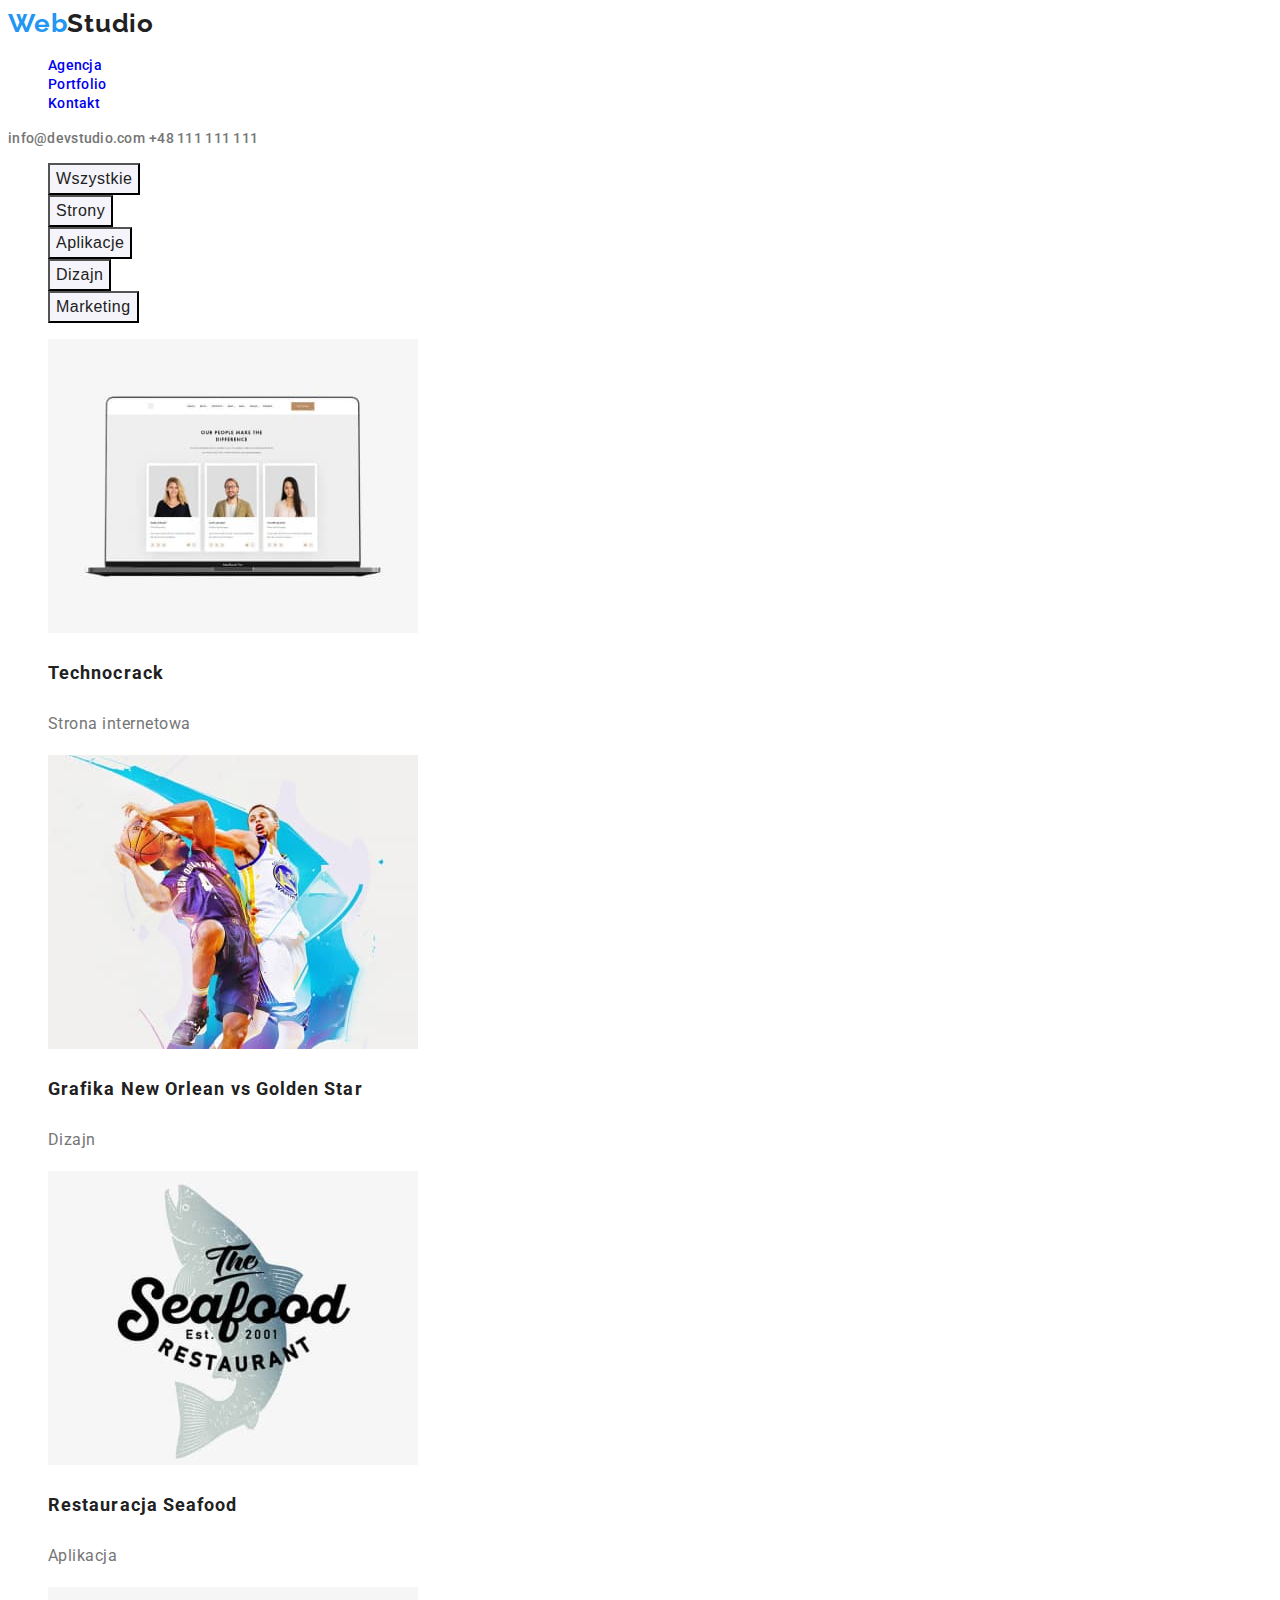
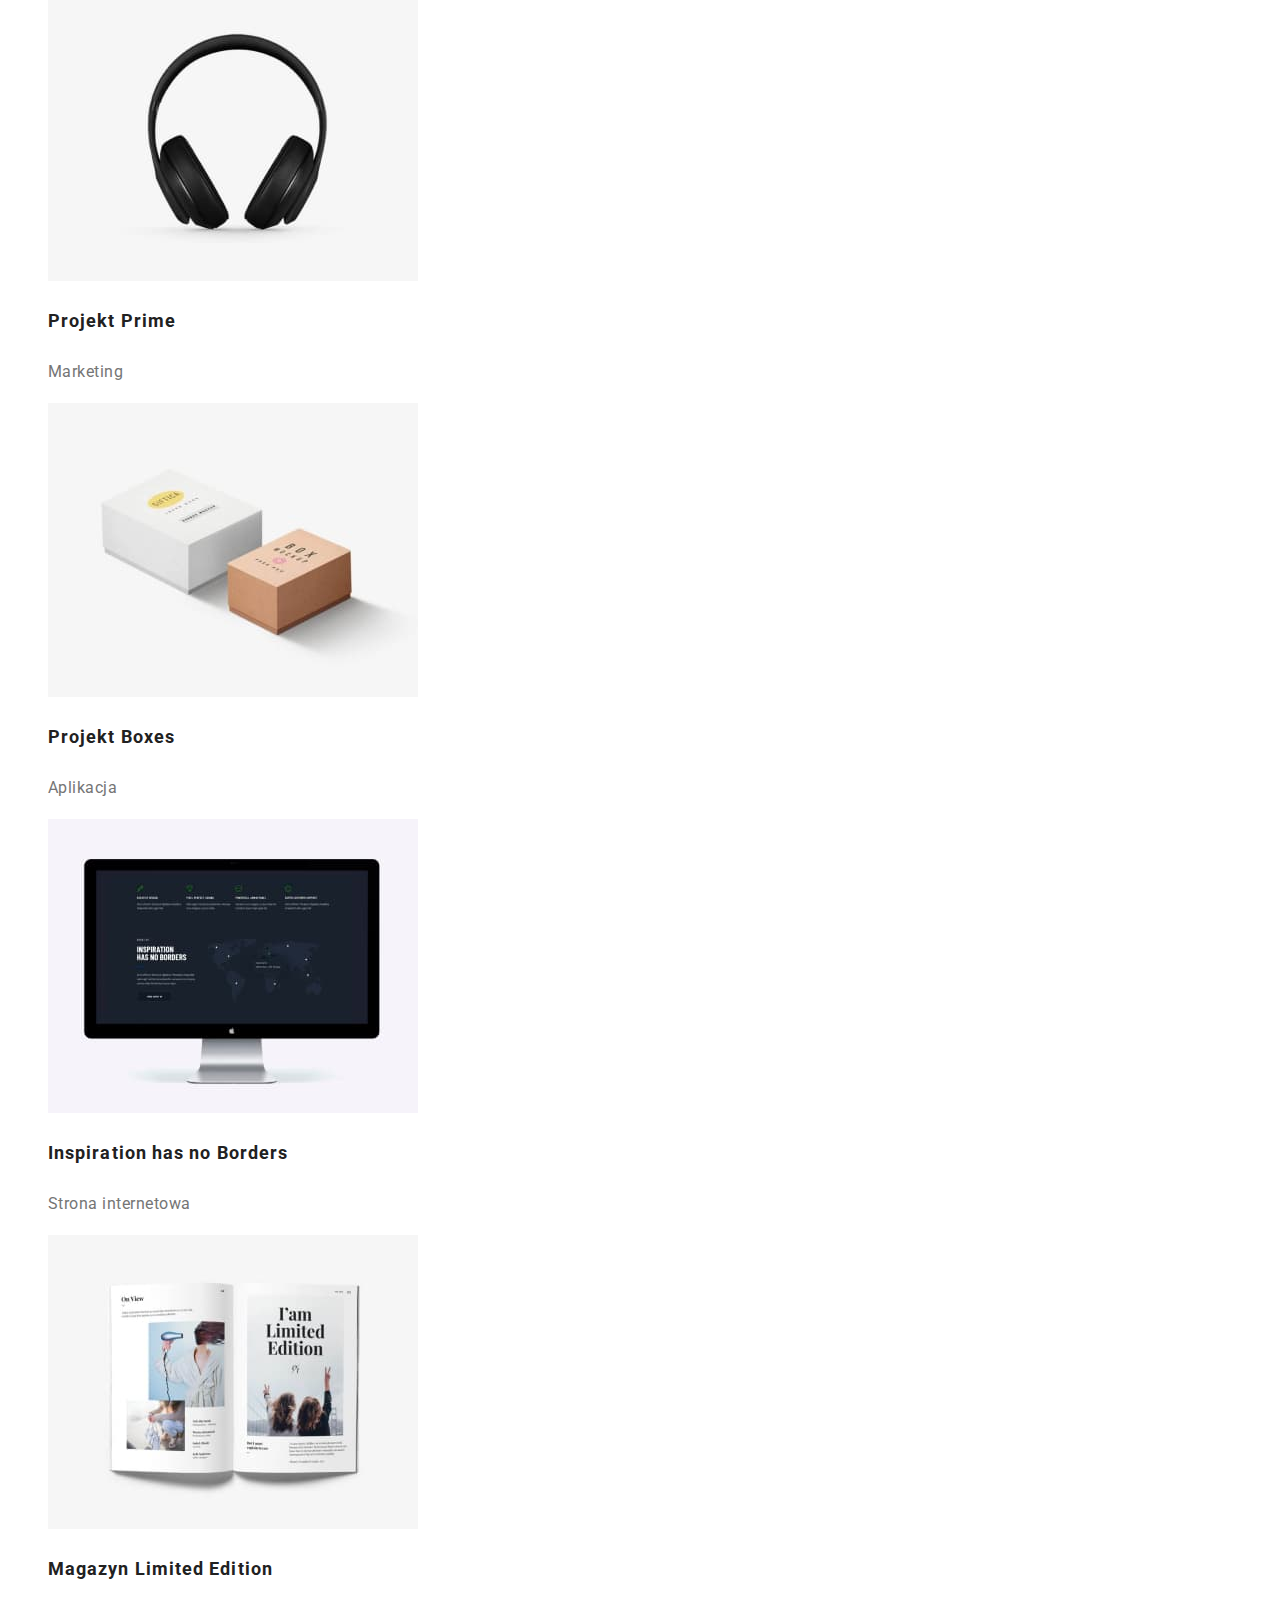
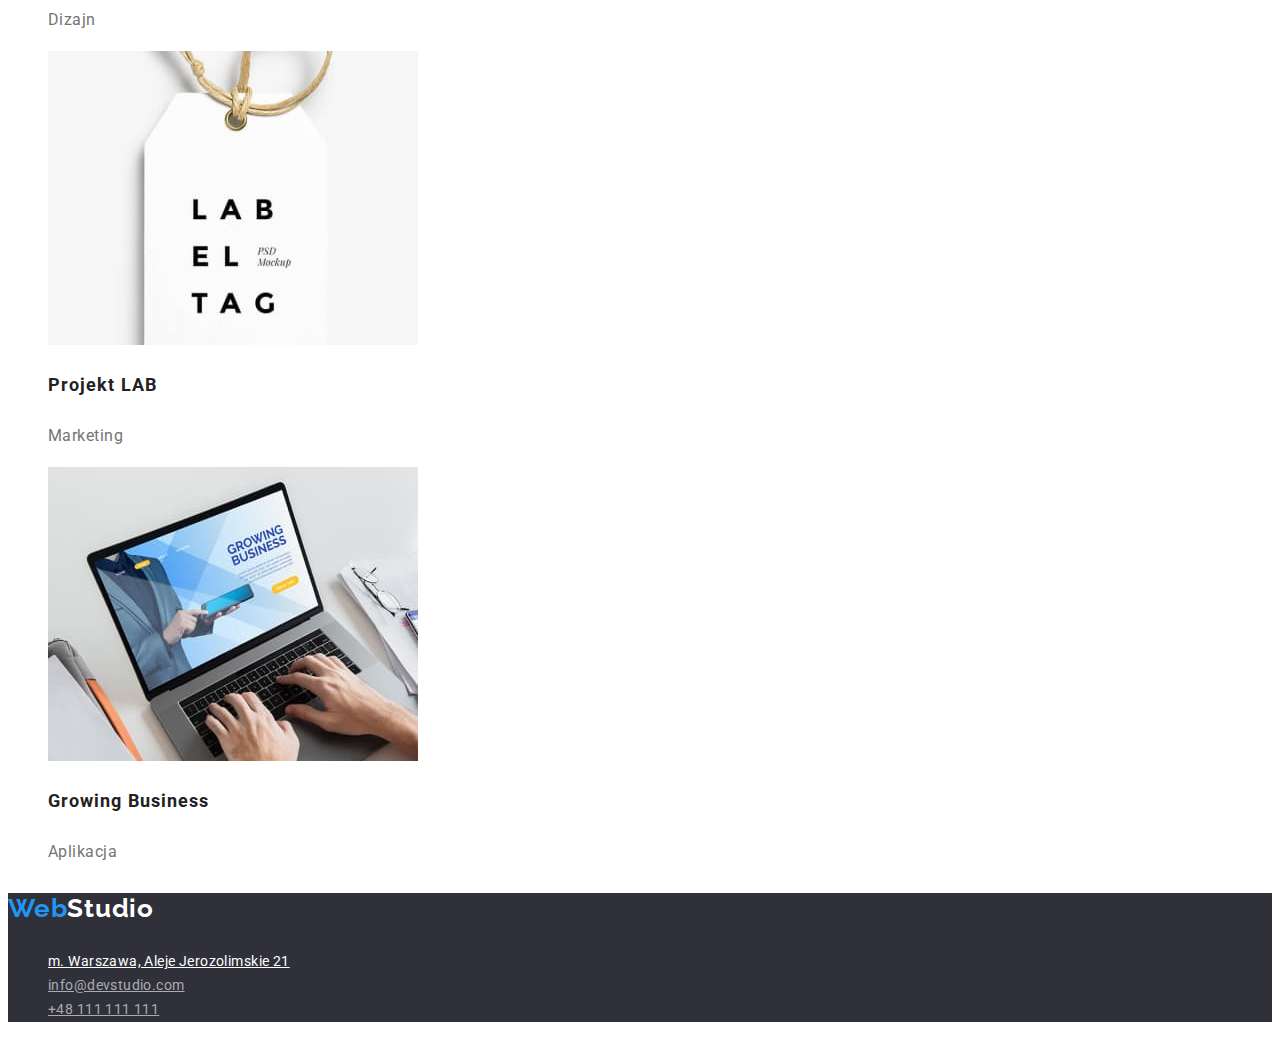
==== portfolio.html @ c7ce7b09 "Sklonowanie repozytorium" ====
<!DOCTYPE html>
<html lang="en">
  <head>
    <meta charset="UTF-8" />
    <meta http-equiv="X-UA-Compatible" content="IE=edge" />
    <meta name="viewport" content="width=device-width, initial-scale=1.0" />
    <link rel="stylesheet" href="./css/styles.css" />
    <link rel="preconnect" href="https://fonts.googleapis.com" />
    <link rel="preconnect" href="https://fonts.gstatic.com" crossorigin />
    <link
      href="https://fonts.googleapis.com/css2?family=Raleway:wght@700&family=Roboto:wght@400;500;700;900&display=swap"
      rel="stylesheet"
    />
    <title>Portfolio</title>
  </head>

  <body>
    <header class="header">
      <nav class="navigation">
        <a class="logo-web-studio logo-web-studio-light-theme" href="./index.html"><span>Web</span>Studio</a>

        <ul class="navigation-list">
          <li class="navigation-list-item">
            <a class="navigation-list-link" href="./index.html">Agencja</a>
          </li>
          <li class="navigation-list-item">
            <a class="navigation-list-link" href="./portfolio.html">Portfolio</a>
          </li>
          <li class="navigation-list-item">
            <a class="navigation-list-link" href="#">Kontakt</a>
          </li>
        </ul>
      </nav>

      <a class="mailto" href="mailto:info@devstudio.com">info@devstudio.com</a>
      <a class="phone" href="tel:+48111111111">+48 111 111 111</a>
    </header>

    <main>
      <div>
        <ul class="button-list">
          <li class="button-list-item">
            <button class="modal-btn-portfolio" type="button">Wszystkie</button>
          </li>
          <li class="button-list-item">
            <button class="modal-btn-portfolio" type="button">Strony</button>
          </li>
          <li class="button-list-item">
            <button class="modal-btn-portfolio" type="button">Aplikacje</button>
          </li>
          <li class="button-list-item">
            <button class="modal-btn-portfolio" type="button">Dizajn</button>
          </li>
          <li class="button-list-item">
            <button class="modal-btn-portfolio" type="button">Marketing</button>
          </li>
        </ul>
      </div>

      <section class="images">
        <ul class="images-list">
          <li class="images-list-item">
            <img class="images-list-img"
              src="./images/portfolio/technocrack.jpg"
              alt="technnocrack"
              width="370"
              height="294"
            />
            <h3 class="images-name">Technocrack</h3>
            <p class="images-type">Strona internetowa</p>
          </li>

          <li class="images-list-item">
            <img class="images-list-img"
              src="./images/portfolio/basketball.jpg"
              alt="bascetball"
              width="370"
              height="294"
            />
            <h3 class="images-name">Grafika New Orlean vs Golden Star</h3>
            <p class="images-type">Dizajn</p>
          </li>

          <li class="images-list-item">
            <img class="images-list-img"
              src="./images/portfolio/restaurant.jpg"
              alt="restaurant"
              width="370"
              height="294"
            />
            <h3 class="images-name">Restauracja Seafood</h3>
            <p class="images-type">Aplikacja</p>
          </li>

          <li class="images-list-item">
            <img class="images-list-img"
              src="./images/portfolio/earphone.jpg"
              alt="earphone"
              width="370"
              height="294"
            />
            <h3 class="images-name">Projekt Prime</h3>
            <p class="images-type">Marketing</p>
          </li>

          <li class="images-list-item">
            <img class="images-list-img"
              src="./images/portfolio/boxes.jpg"
              alt="boxes"
              width="370"
              height="294"
            />
            <h3 class="images-name">Projekt Boxes</h3>
            <p class="images-type">Aplikacja</p>
          </li>

          <li class="images-list-item">
            <img class="images-list-img"
              src="./images/portfolio/monitor.jpg"
              alt="monitor"
              width="370"
              height="294"
            />
            <h3 class="images-name">Inspiration has no Borders</h3>
            <p class="images-type">Strona internetowa</p>
          </li>

          <li class="images-list-item">
            <img class="images-list-img"
              src="./images/portfolio/book.jpg"
              alt="book"
              width="370"
              height="294"
            />
            <h3 class="images-name">Magazyn Limited Edition</h3>
            <p class="images-type">Dizajn</p>
          </li>

          <li class="images-list-item">
            <img class="images-list-img"
              src=".//images/portfolio/lab.jpg"
              alt="lab"
              width="370"
              height="294"
            />
            <h3 class="images-name">Projekt LAB</h3>
            <p class="images-type">Marketing</p>
          </li>

          <li class="images-list-item">
            <img class="images-list-img"
              src="./images/portfolio/laptop.jpg"
              alt="laptop"
              width="370"
              height="294"
            />
            <h3 class="images-name">Growing Business</h3>
            <p class="images-type">Aplikacja</p>
          </li>
        </ul>
      </section>
    </main>

    <footer class="footer">
      <p class="logo-web-studio logo-web-studio-dark-theme"><span>Web</span>Studio</p>

      <address class="address">
        <ul class="address-list">
          <li class="address-list-item">
            <a class="address-home" href="https://goo.gl/maps/9fJ4axjzsEz8mTYB8" target="_blank">
              m. Warszawa, Aleje Jerozolimskie 21</a>
          </li>
          <li class="address-list-item">
            <a class="contact-mailto" href="mailto:info@devstudio.com"
              >info@devstudio.com</a
            >
          </li>
          <li class="address-list-item">
            <a class="contact-phone" href="tel:+48111111111">+48 111 111 111</a>
          </li>
        </ul>
      </address>
    </footer>
  </body>
</html>
---- css/styles.css ----
:root {
  --main-font: "Roboto", sans-serif;
  --secondary-font: "Raleway", sans-serif;
  --main-color: #212121;
  --secondary-color: #2196f3;
}

body {
  font-family: var(--main-font);
  font-style: normal;
  color: var(--main-color);
}

/* ========== COMPONENTS ========== */

.logo-web-studio-light-theme {
  color: var(--main-color);
  background-color: #ffffff;
}

.logo-web-studio-dark-theme {
  color: #ffffff;
  background-color: #2F303A;
}

/* ========== END COMPONENTS ========== */

/* ========== HEADER ========== */

/* ========== WEBSTUDIO ==========  */

.logo-web-studio {
  font-family: var(--secondary-font);
  font-weight: 700;
  font-size: 26px;
  line-height: 1.192;
  letter-spacing: 0.03em;
  text-decoration: none;
}

.logo-web-studio span {
  color: var(--secondary-color);
}

/* ========== END WEBSTUDIO ==========  */

.navigation-list-link,
.mailto,
.phone {
  font-weight: 500;
  font-size: 14px;
  line-height: 1.143;
  letter-spacing: 0.02em;
  text-decoration: none;
}

.navigation-list-link:visited {
  color: var(--main-color);
}

.mailto,
.phone {
  color: #757575;
}

.navigation-list-link:hover,
.navigation-list-link:focus,
.button-list-item:hover,
.button-list-item:focus,
.address-home:hover,
.address-home:focus,
.mailto:hover,
.mailto:focus,
.phone:hover,
.phone:focus,
.contact-mailto:hover,
.contact-mailto:focus,
.contact-phone:hover,
.contact-phone:focus {
  color: var(--secondary-color);
}

.navigation-list,
.our-strengths-item,
.what-we-do-list,
.our-team-list,
.button-list,
.images-list,
.address-list-item {
  list-style: none;
}

/* ========== END HEADER ========== */

/* ========== EFEKTYWNE ROZWIĄZANIA DLA WASZEGO BIZNESU ========== */

.effective-solutions-background {
  background-color: #2f303a;
}

.effective-solutions-for-your-business {
  font-weight: 900;
  font-size: 44px;
  line-height: 1.364;
  text-align: center;
  letter-spacing: 0.06em;
  text-transform: uppercase;
  color: #ffffff;
}

.modal-btn {
  font-weight: 700;
  font-size: 16px;
  line-height: 1.875;
  cursor: pointer;

  display: flex;
  align-items: center;
  text-align: center;
  letter-spacing: 0.06em;
  color: white;

  /* bg modal-btn "Zamów usługę" */
  background-color: #2196f3;
  box-shadow: 0px 4px 4px rgba(0, 0, 0, 0.15);
  border-radius: 4px;
}

/* ========== END EFEKTYWNE ROZWIĄZANIA DLA WASZEGO BIZNESU ========== */

/* ========== NASZE ATUTY ========== */
.our-strengths-title {
  font-weight: 700;
  font-size: 14px;
  line-height: 1.143;
  letter-spacing: 0.03em;
  text-transform: uppercase;

  color: #212121;
}

.our-strengths-text {
  font-weight: 400;
  font-size: 14px;
  line-height: 1.714;
  letter-spacing: 0.03em;

  color: #757575;
}

/* ========== END NASZE ATUTY ========== */

/* ========== CZYM SIĘ ZAJMUJEMY ========== */

.what-we-do-title,
.our-team-title {
  font-weight: 700;
  font-size: 36px;
  line-height: 1.667;
  text-align: center;
  letter-spacing: 0.03em;

  color: #212121;
}

/* ========== END CZYM SIĘ ZAJMUJEMY ========== */

/* ========== NASZ ZESPÓŁ ========== */

.our-team-list-item {
  background: url(2968.jpg);
  border-radius: 0px;
}

.team-name {
  font-weight: 500;
  color: #212121;
}

.team-job {
  font-weight: 400;
  color: #757575;
}

.team-name,
.team-job {
  font-size: 16px;
  line-height: 1.888;

  /* text-align: center; */
  letter-spacing: 0.03em;
}
/* ========== END NASZ ZESPÓŁ ========== */

/* ========== END MAIN ========== */

/* ========== FOOTER ========== */

.footer {
  background-color: #2f303a;
}

/* .p logo studio w footer */

.address-home {
  color: #ffffff;
}

.contact-mailto,
.contact-phone {
  color: rgba(255, 255, 255, 0.6);
}

.address-home,
.contact-mailto,
.contact-phone {
  font-style: normal;
  font-weight: 400;
  font-size: 14px;
  line-height: 1.714;
  letter-spacing: 0.03em;
}

/* ========== END FOOTER ========== */

/* ========== PORTFOLIO ========== */

.modal-btn-portfolio {
  font-weight: 500;
  font-size: 16px;
  line-height: 1.625;
  text-align: center;
  letter-spacing: 0.03em;
  cursor: pointer;

  color: #212121;

  background: #f5f4fa;
  border-radius: 0px;
}

.modal-btn-portfolio:hover,
.modal-btn-portfolio:focus {
  color: #ffffff;

  background: #2196f3;
  box-shadow: 0px 3px 1px rgba(0, 0, 0, 0.1), 0px 1px 2px rgba(0, 0, 0, 0.08),
    0px 2px 2px rgba(0, 0, 0, 0.12);
  border-radius: 0px;
}

.images-name {
  font-weight: 700;
  font-size: 18px;
  line-height: 2;
  letter-spacing: 0.06em;

  color: #212121;
}

.images-type {
  font-weight: 400;
  font-size: 16px;
  line-height: 1.875;
  letter-spacing: 0.03em;

  color: #757575;
}

/* ========== END PORTFOLIO ========== */
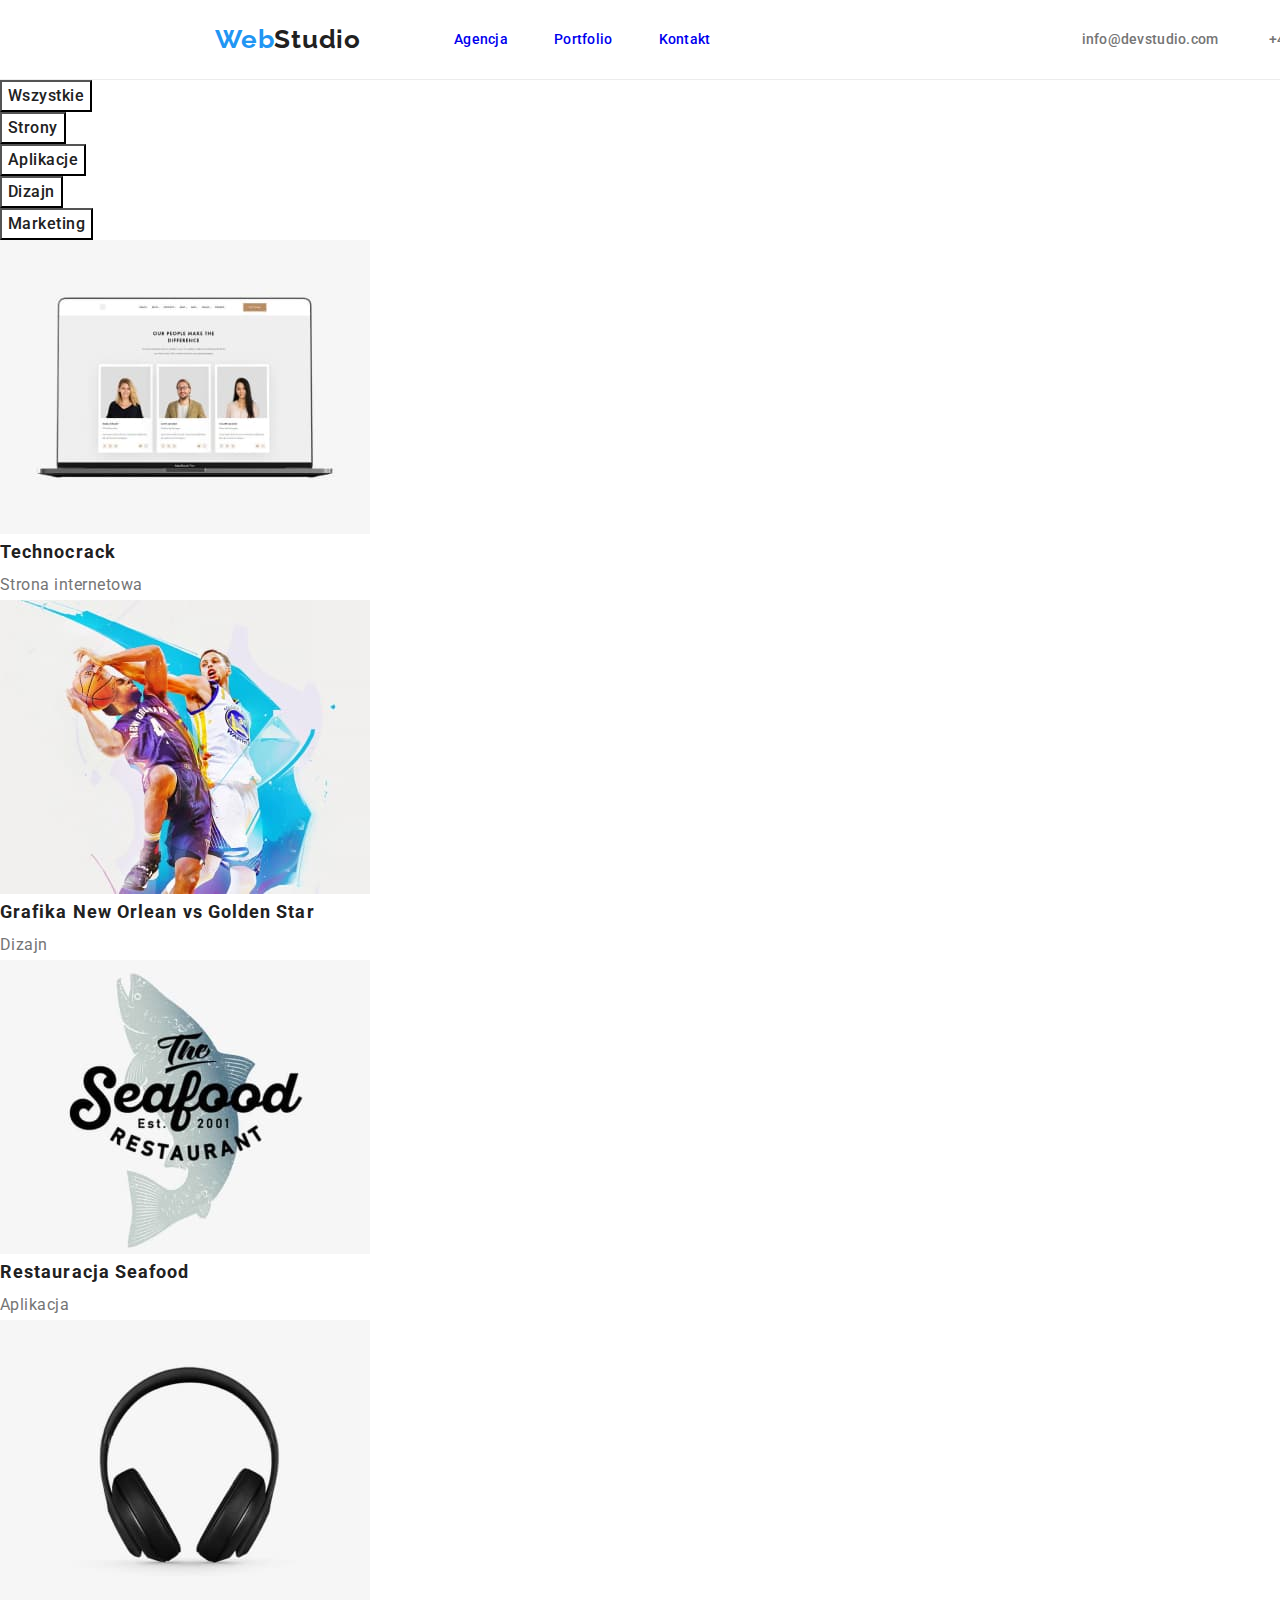
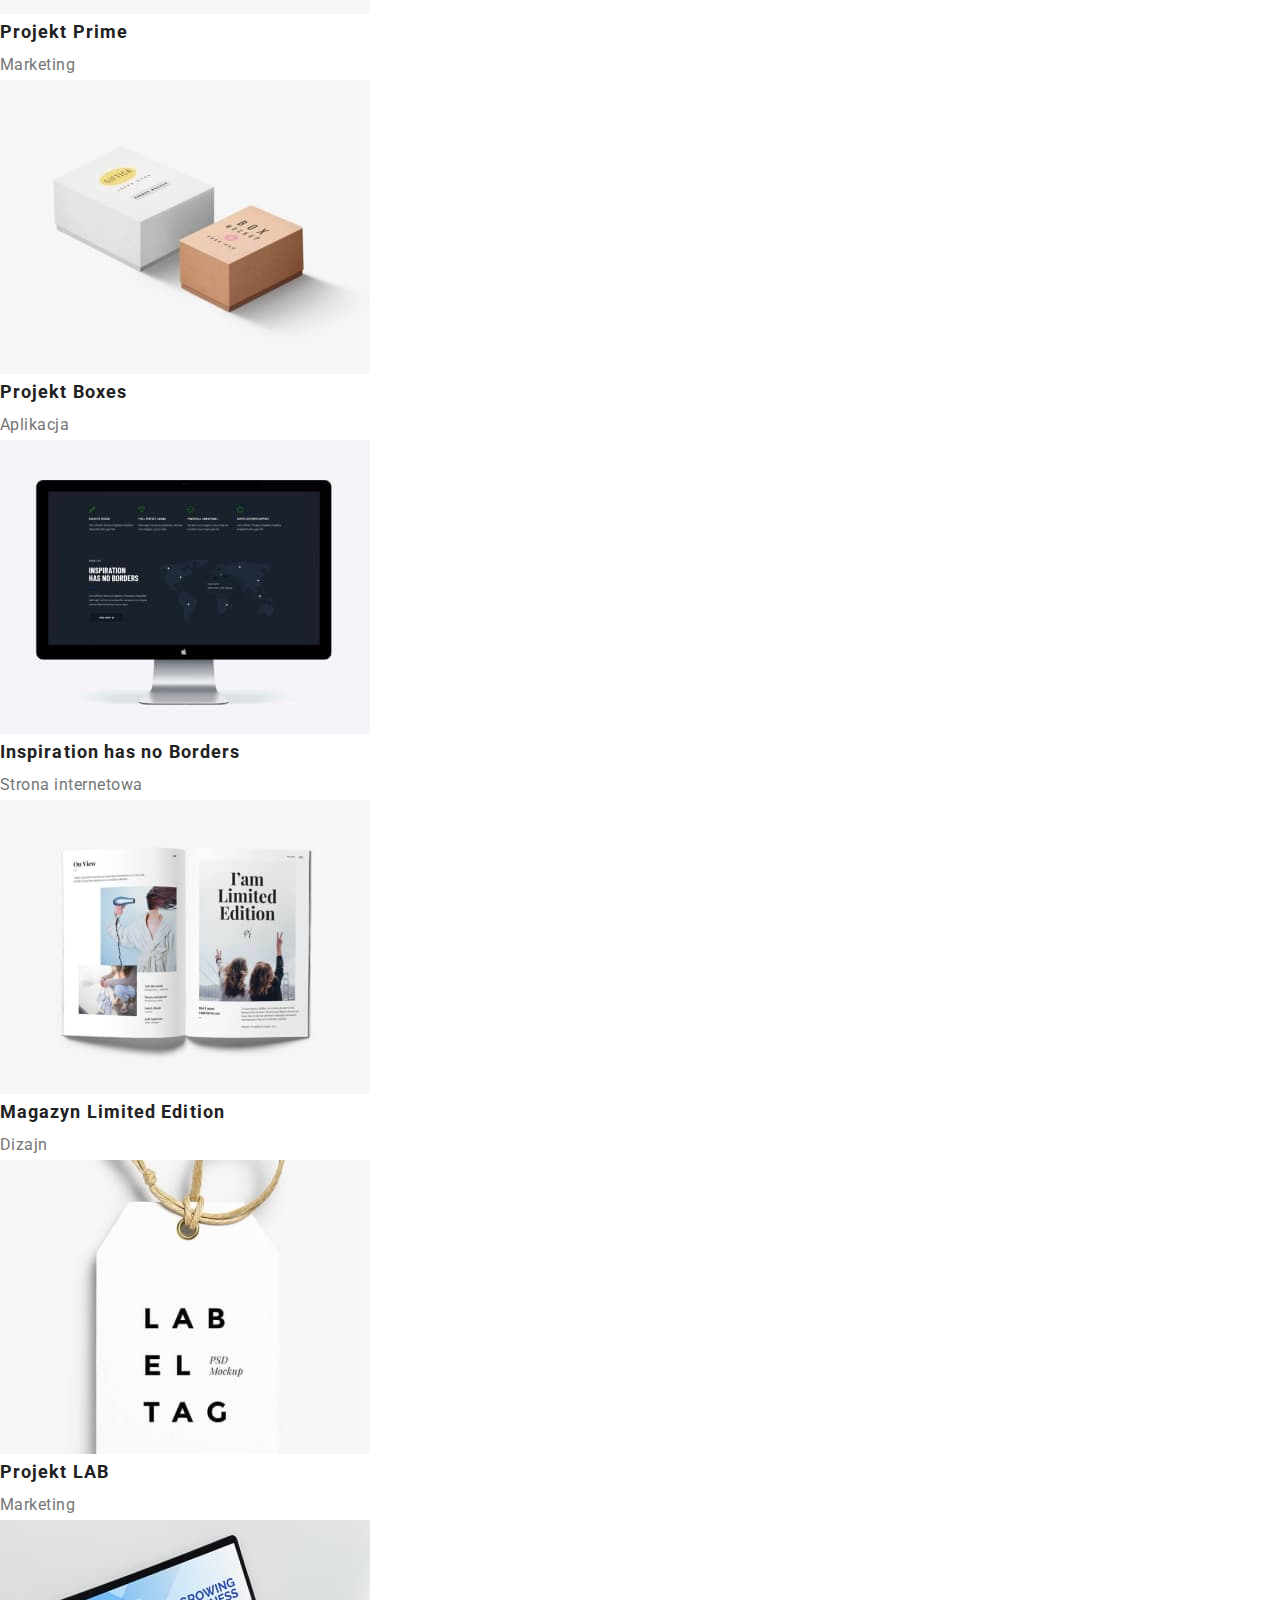
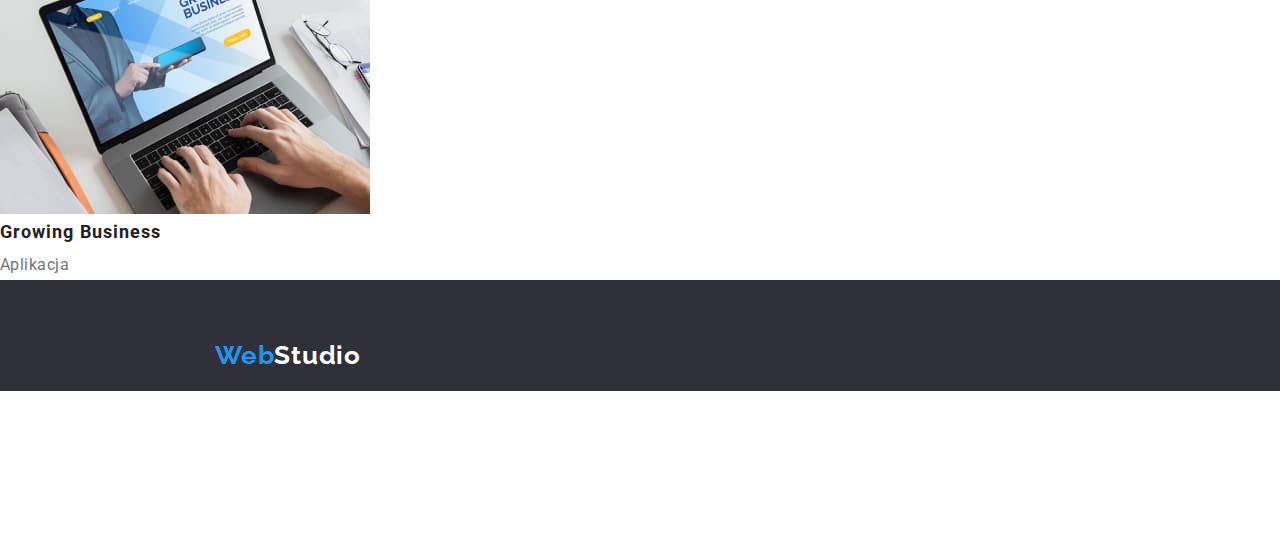
==== commit 19951e3e: "Stylizacja strony głównej" ====
--- a/portfolio.html
+++ b/portfolio.html
@@ -4,41 +4,41 @@
     <meta charset="UTF-8" />
     <meta http-equiv="X-UA-Compatible" content="IE=edge" />
     <meta name="viewport" content="width=device-width, initial-scale=1.0" />
+    <link rel="stylesheet" href="https://cdnjs.cloudflare.com/ajax/libs/modern-normalize/1.0.0/modern-normalize.min.css"/>
     <link rel="stylesheet" href="./css/styles.css" />
     <link rel="preconnect" href="https://fonts.googleapis.com" />
     <link rel="preconnect" href="https://fonts.gstatic.com" crossorigin />
-    <link
-      href="https://fonts.googleapis.com/css2?family=Raleway:wght@700&family=Roboto:wght@400;500;700;900&display=swap"
-      rel="stylesheet"
-    />
-    <title>Portfolio</title>
+    <link href="https://fonts.googleapis.com/css2?family=Raleway:wght@700&family=Roboto:wght@400;500;700;900&display=swap" rel="stylesheet"/>
+    <title>WebStudio</title>
   </head>
 
   <body>
     <header class="header">
-      <nav class="navigation">
-        <a class="logo-web-studio logo-web-studio-light-theme" href="./index.html"><span>Web</span>Studio</a>
+      <div class="container">
+        <nav class="navigation">
+          <a class="logo-web-studio logo-web-studio-light-theme link" href="./index.html"><span>Web</span>Studio</a>
 
-        <ul class="navigation-list">
-          <li class="navigation-list-item">
-            <a class="navigation-list-link" href="./index.html">Agencja</a>
-          </li>
-          <li class="navigation-list-item">
-            <a class="navigation-list-link" href="./portfolio.html">Portfolio</a>
-          </li>
-          <li class="navigation-list-item">
-            <a class="navigation-list-link" href="#">Kontakt</a>
-          </li>
-        </ul>
-      </nav>
-
-      <a class="mailto" href="mailto:info@devstudio.com">info@devstudio.com</a>
-      <a class="phone" href="tel:+48111111111">+48 111 111 111</a>
+          <ul class="navigation-list list">
+            <li class="navigation-list-item">
+              <a class="navigation-list-link link" href="./index.html">Agencja</a>
+            </li>
+            <li class="navigation-list-item">
+              <a class="navigation-list-link link" href="./portfolio.html">Portfolio</a>
+            </li>
+            <li class="navigation-list-item">
+              <a class="navigation-list-link link" href="#">Kontakt</a>
+            </li>
+          </ul>
+        </nav>
+        
+        <a class="mailto link" href="mailto:info@devstudio.com">info@devstudio.com</a>
+        <a class="phone link" href="tel:+48111111111">+48 111 111 111</a>
+      </div>
     </header>
 
     <main>
       <div>
-        <ul class="button-list">
+        <ul class="button-list list">
           <li class="button-list-item">
             <button class="modal-btn-portfolio" type="button">Wszystkie</button>
           </li>
@@ -58,7 +58,7 @@
       </div>
 
       <section class="images">
-        <ul class="images-list">
+        <ul class="images-list list">
           <li class="images-list-item">
             <img class="images-list-img"
               src="./images/portfolio/technocrack.jpg"
@@ -165,18 +165,18 @@
       <p class="logo-web-studio logo-web-studio-dark-theme"><span>Web</span>Studio</p>
 
       <address class="address">
-        <ul class="address-list">
+        <ul class="address-list list">
           <li class="address-list-item">
-            <a class="address-home" href="https://goo.gl/maps/9fJ4axjzsEz8mTYB8" target="_blank">
+            <a class="address-home link" href="https://goo.gl/maps/9fJ4axjzsEz8mTYB8" target="_blank">
               m. Warszawa, Aleje Jerozolimskie 21</a>
           </li>
           <li class="address-list-item">
-            <a class="contact-mailto" href="mailto:info@devstudio.com"
+            <a class="contact-mailto link" href="mailto:info@devstudio.com"
               >info@devstudio.com</a
             >
           </li>
           <li class="address-list-item">
-            <a class="contact-phone" href="tel:+48111111111">+48 111 111 111</a>
+            <a class="contact-phone link" href="tel:+48111111111">+48 111 111 111</a>
           </li>
         </ul>
       </address>
--- a/css/styles.css
+++ b/css/styles.css
@@ -3,6 +3,12 @@
   --secondary-font: "Raleway", sans-serif;
   --main-color: #212121;
   --secondary-color: #2196f3;
+  --tertiary-color: #ffffff;
+  --quaternary-color: #2f303a;
+  --quinary-color: #ECECEC;
+  --senary-color: #f5f4fa;
+  --septenary-color:  #757575;
+  octonary, nonary, denary.
 }
 
 body {
@@ -11,23 +17,97 @@
   color: var(--main-color);
 }
 
+h1,
+h2,
+h3,
+h4,
+h5,
+h6 {
+  margin: 0;
+  padding: 0;
+}
+
+ul,
+ol {
+  margin: 0;
+  padding: 0;
+}
+
+p {
+  margin: 0;
+  padding: 0;
+}
+
+img {
+  display:block;
+  align-items: center;
+}
+
+.list {
+  list-style: none;
+}
+
+.link {
+  text-decoration: none;
+}
+
+.container {
+  width: 1600px;
+  align-items: center;
+  margin: 0 auto;
+  background: var(--tertiary-color);
+}
+
+.section {
+  padding-bottom: 94px;
+}
+
 /* ========== COMPONENTS ========== */
 
 .logo-web-studio-light-theme {
   color: var(--main-color);
-  background-color: #ffffff;
+  background-color: var(--tertiary-color);
 }
 
 .logo-web-studio-dark-theme {
-  color: #ffffff;
-  background-color: #2F303A;
+  color: var(--tertiary-color);
+  background-color: var(--quaternary-color);
 }
 
 /* ========== END COMPONENTS ========== */
 
 /* ========== HEADER ========== */
 
-/* ========== WEBSTUDIO ==========  */
+.header {
+  width: 1600px;
+  height: 80px;
+  background: var(--tertiary-color);
+  border-bottom: 1px solid var(--quinary-color);
+}
+
+.header .container {
+  display: flex;
+  align-items: center;
+}
+
+.navigation  {
+  display: flex;
+
+}
+
+.navigation-list {
+  display: flex;
+  align-items: center;
+}
+
+.navigation-list-item:not(:last-child) {
+  margin-right: 46px;
+}
+
+.header .mailto {
+  margin-left: 371px;
+  margin-right: 50px;
+}
 
 .logo-web-studio {
   font-family: var(--secondary-font);
@@ -35,14 +115,12 @@
   font-size: 26px;
   line-height: 1.192;
   letter-spacing: 0.03em;
-  text-decoration: none;
+  padding: 24px 93px 24px 215px;
 }
 
 .logo-web-studio span {
   color: var(--secondary-color);
 }
-
-/* ========== END WEBSTUDIO ==========  */
 
 .navigation-list-link,
 .mailto,
@@ -51,7 +129,6 @@
   font-size: 14px;
   line-height: 1.143;
   letter-spacing: 0.02em;
-  text-decoration: none;
 }
 
 .navigation-list-link:visited {
@@ -60,7 +137,7 @@
 
 .mailto,
 .phone {
-  color: #757575;
+  color: var(--septenary-color);
 }
 
 .navigation-list-link:hover,
@@ -80,63 +157,94 @@
   color: var(--secondary-color);
 }
 
-.navigation-list,
-.our-strengths-item,
-.what-we-do-list,
-.our-team-list,
-.button-list,
-.images-list,
-.address-list-item {
-  list-style: none;
-}
-
 /* ========== END HEADER ========== */
 
+/* ========== HERO ========== */
 /* ========== EFEKTYWNE ROZWIĄZANIA DLA WASZEGO BIZNESU ========== */
 
-.effective-solutions-background {
-  background-color: #2f303a;
+.hero .container {
+  display: block;
+  position: absolute;
+  width: 1600px;
+  height: 600px;
+  top: 80px;
+  background-color: var(--quaternary-color);
+}
+
+.hero-top-side {
+  display: block;
+  margin: 200px 452px 30px;
 }
 
 .effective-solutions-for-your-business {
+  position: absolute;
+  width: 696px;
+  height: 120px;
   font-weight: 900;
   font-size: 44px;
   line-height: 1.364;
   text-align: center;
   letter-spacing: 0.06em;
   text-transform: uppercase;
-  color: #ffffff;
+  color: var(--tertiary-color);
+}
+
+.hero-bottom-side {
+  display: block;
+  margin: 350px 700px 200px;
 }
 
 .modal-btn {
+  /* width: 200px; */
+  /* height: 50px; */
+  border: 0px;
+  border-radius: 4px;
+  padding: 10px 41px;
+  box-shadow: 0px 4px 4px rgba(0, 0, 0, 0.15);
+  background: var(--secondary-color);
+  
   font-weight: 700;
   font-size: 16px;
   line-height: 1.875;
+  /* display: flex;
+  align-items: center;
+  text-align: center; */
+  letter-spacing: 0.06em;
+  color: var(--tertiary-color);
   cursor: pointer;
-
-  display: flex;
-  align-items: center;
-  text-align: center;
-  letter-spacing: 0.06em;
-  color: white;
-
-  /* bg modal-btn "Zamów usługę" */
-  background-color: #2196f3;
-  box-shadow: 0px 4px 4px rgba(0, 0, 0, 0.15);
-  border-radius: 4px;
 }
 
 /* ========== END EFEKTYWNE ROZWIĄZANIA DLA WASZEGO BIZNESU ========== */
 
 /* ========== NASZE ATUTY ========== */
+.our-strengths .container {
+  position: absolute;
+  width: 1600px;
+  /* height: 101px; */
+  left: 215px;
+  right: 215px;
+  top: 774px;
+}
+
+.our-strengths-list {
+  display: flex;  
+  
+}
+
+.our-strengths-item {
+  flex-basis: calc(100% / 4 - 30px);
+}
+.our-strengths-item:not(:last-child) {
+  margin-right: 30px;
+ }
+
 .our-strengths-title {
   font-weight: 700;
   font-size: 14px;
   line-height: 1.143;
   letter-spacing: 0.03em;
   text-transform: uppercase;
-
-  color: #212121;
+  color: var(--main-color);
 }
 
 .our-strengths-text {
@@ -144,13 +252,37 @@
   font-size: 14px;
   line-height: 1.714;
   letter-spacing: 0.03em;
-
-  color: #757575;
+  color: var(--septenary-color);
 }
 
 /* ========== END NASZE ATUTY ========== */
 
 /* ========== CZYM SIĘ ZAJMUJEMY ========== */
+.what-we-do .container {
+  position: absolute;
+  width: 1170px;
+  height: 386px;
+  left: 215px;
+  top: 969px;
+  /* margin: 969px 215px 0px 215px; */
+}
+
+/* .what-we-do-title {
+  padding: 0px 409px; */
+
+.what-we-do .what-we-do-title {
+  margin-bottom: 50px;
+}
+
+.what-we-do-list {
+  display: flex;
+}
+
+.what-we-do-list-item:not(:last-child) {
+  margin-right: 30px;
+ }
+
+
 
 .what-we-do-title,
 .our-team-title {
@@ -159,56 +291,102 @@
   line-height: 1.667;
   text-align: center;
   letter-spacing: 0.03em;
-
-  color: #212121;
+  color: var(--main-color);
 }
 
 /* ========== END CZYM SIĘ ZAJMUJEMY ========== */
 
 /* ========== NASZ ZESPÓŁ ========== */
+.our-team .container {
+  position: absolute;
+  /* width: 1600px;
+  height: 648px; */
+  /* left: 0px; */
+  top: 1449px;
+  background: var(--senary-color);
+}
+
+.our-team-title {
+  padding: 94px 695px 50px;
+  
+}
 
 .our-team-list-item {
-  background: url(2968.jpg);
-  border-radius: 0px;
+  background: var(--tertiary-color);
+  box-shadow: 0px 1px 3px rgba(0, 0, 0, 0.12), 0px 1px 1px rgba(0, 0, 0, 0.14), 0px 2px 1px rgba(0, 0, 0, 0.2);
+  border-radius: 0px 0px 4px 4px;
+}
+
+.our-team-list {
+  display: flex;
+  padding-left: 215px;
+  padding-bottom: 94px;
+}
+
+.our-team-list-item:not(:last-child) {
+  margin-right: 30px;
+}
+
+.our-team-list-img {
+  margin-bottom: 30px;
 }
 
 .team-name {
+  margin-bottom: 10px;
   font-weight: 500;
-  color: #212121;
+  color: var(--main-color);
 }
 
 .team-job {
   font-weight: 400;
-  color: #757575;
+  color: var(--septenary-color);
 }
 
 .team-name,
 .team-job {
   font-size: 16px;
   line-height: 1.888;
-
-  /* text-align: center; */
-  letter-spacing: 0.03em;
-}
+  text-align: center;
+  letter-spacing: 0.03em;
+}
+
 /* ========== END NASZ ZESPÓŁ ========== */
 
 /* ========== END MAIN ========== */
 
 /* ========== FOOTER ========== */
 
-.footer {
-  background-color: #2f303a;
-}
-
-/* .p logo studio w footer */
+.footer .container {
+  position: absolute;
+  /* width: 1600px;
+  height: 252px;
+  left: 0px; */
+  top: 2097px;
+  background-color: var(--quaternary-color);
+}
+
+.footer .logo-web-studio {
+  padding: 60px 1240px 20px 215px;
+}
+.address-list {
+
+}
+.address-list-item {
+  display: flex;
+  padding-left: 215px;
+  padding-bottom: 9px;
+}
 
 .address-home {
-  color: #ffffff;
+  color: var(--tertiary-color);
 }
 
 .contact-mailto,
 .contact-phone {
   color: rgba(255, 255, 255, 0.6);
+}
+.contact-phone {
+  margin-bottom: 60px;
 }
 
 .address-home,
@@ -233,17 +411,17 @@
   letter-spacing: 0.03em;
   cursor: pointer;
 
-  color: #212121;
-
-  background: #f5f4fa;
+  color: var(--main-color);
+
+  background: var(--senary-color)#f5f4fa;
   border-radius: 0px;
 }
 
 .modal-btn-portfolio:hover,
 .modal-btn-portfolio:focus {
-  color: #ffffff;
-
-  background: #2196f3;
+  color: var(--tertiary-color);
+
+  background: var(--secondary-color);
   box-shadow: 0px 3px 1px rgba(0, 0, 0, 0.1), 0px 1px 2px rgba(0, 0, 0, 0.08),
     0px 2px 2px rgba(0, 0, 0, 0.12);
   border-radius: 0px;
@@ -254,8 +432,7 @@
   font-size: 18px;
   line-height: 2;
   letter-spacing: 0.06em;
-
-  color: #212121;
+  color: var(--main-color);
 }
 
 .images-type {
@@ -263,8 +440,7 @@
   font-size: 16px;
   line-height: 1.875;
   letter-spacing: 0.03em;
-
-  color: #757575;
+  color: var(--septenary-color);
 }
 
 /* ========== END PORTFOLIO ========== */
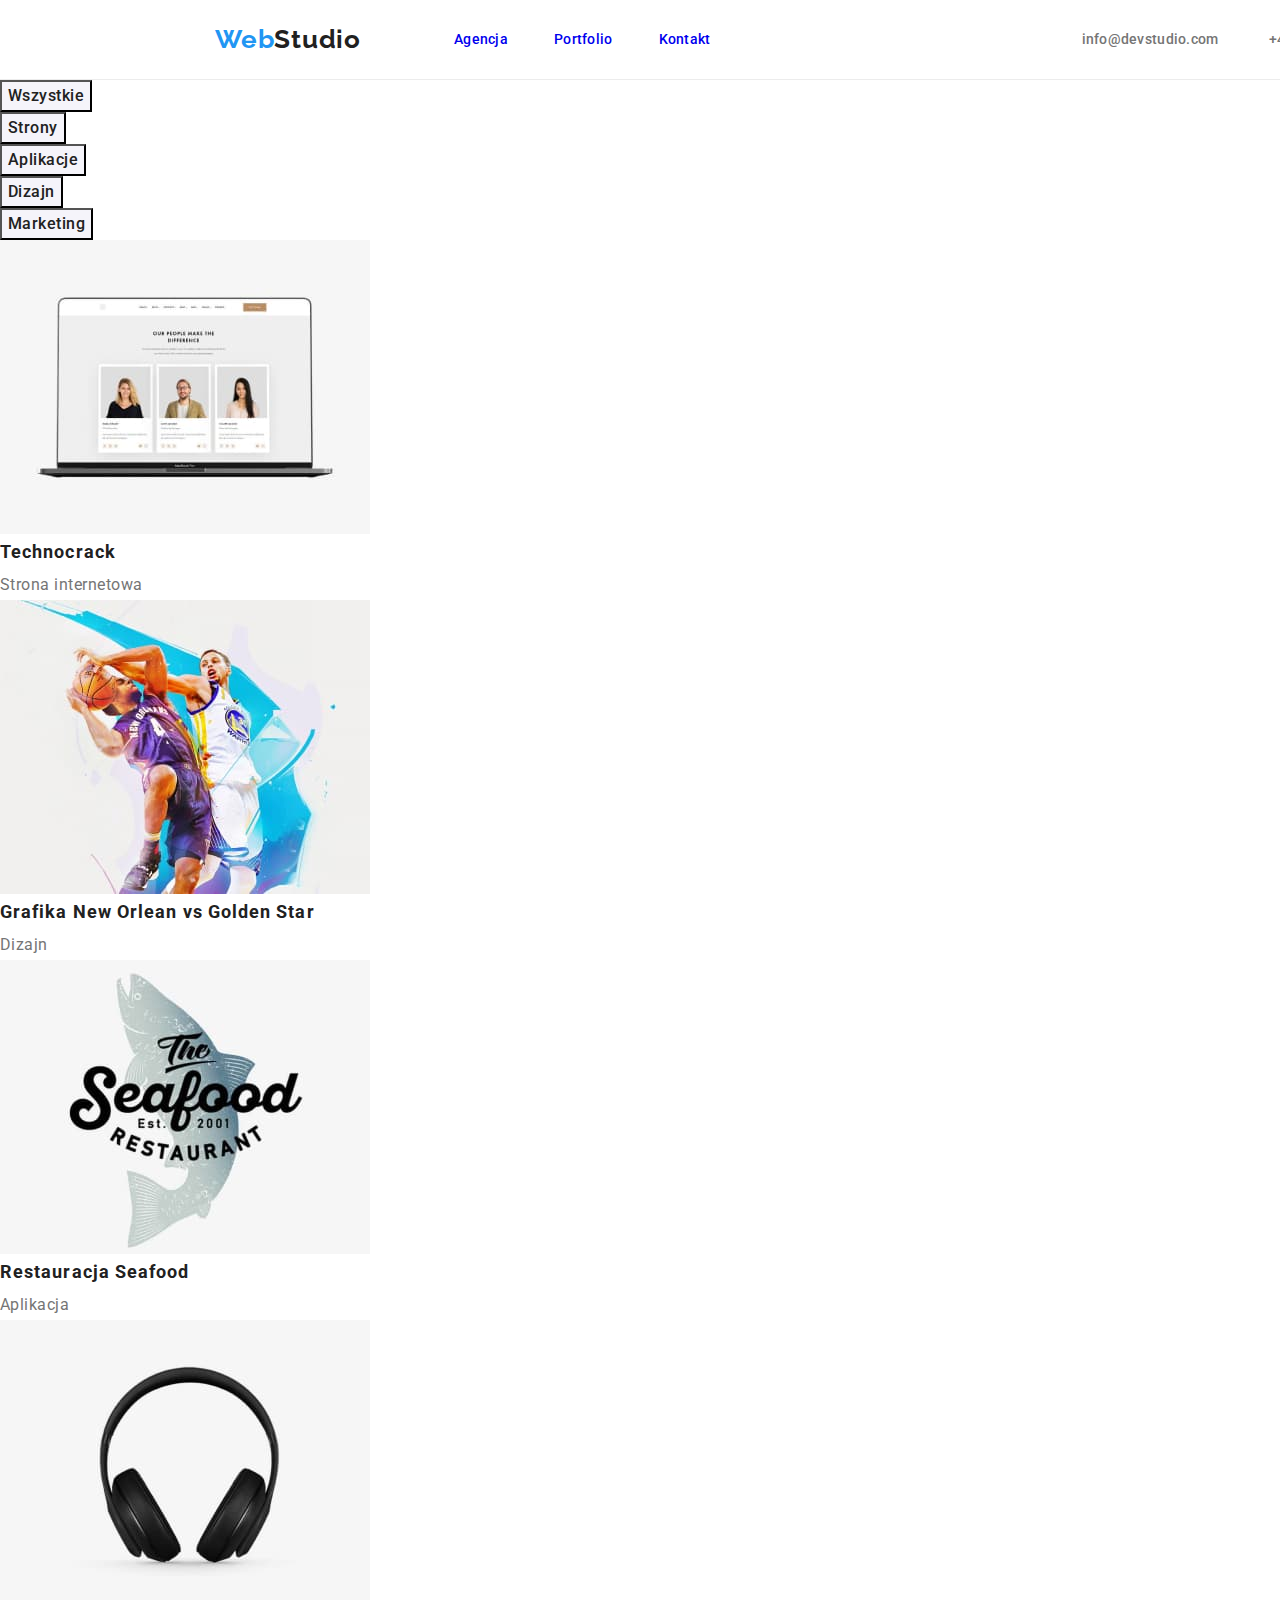
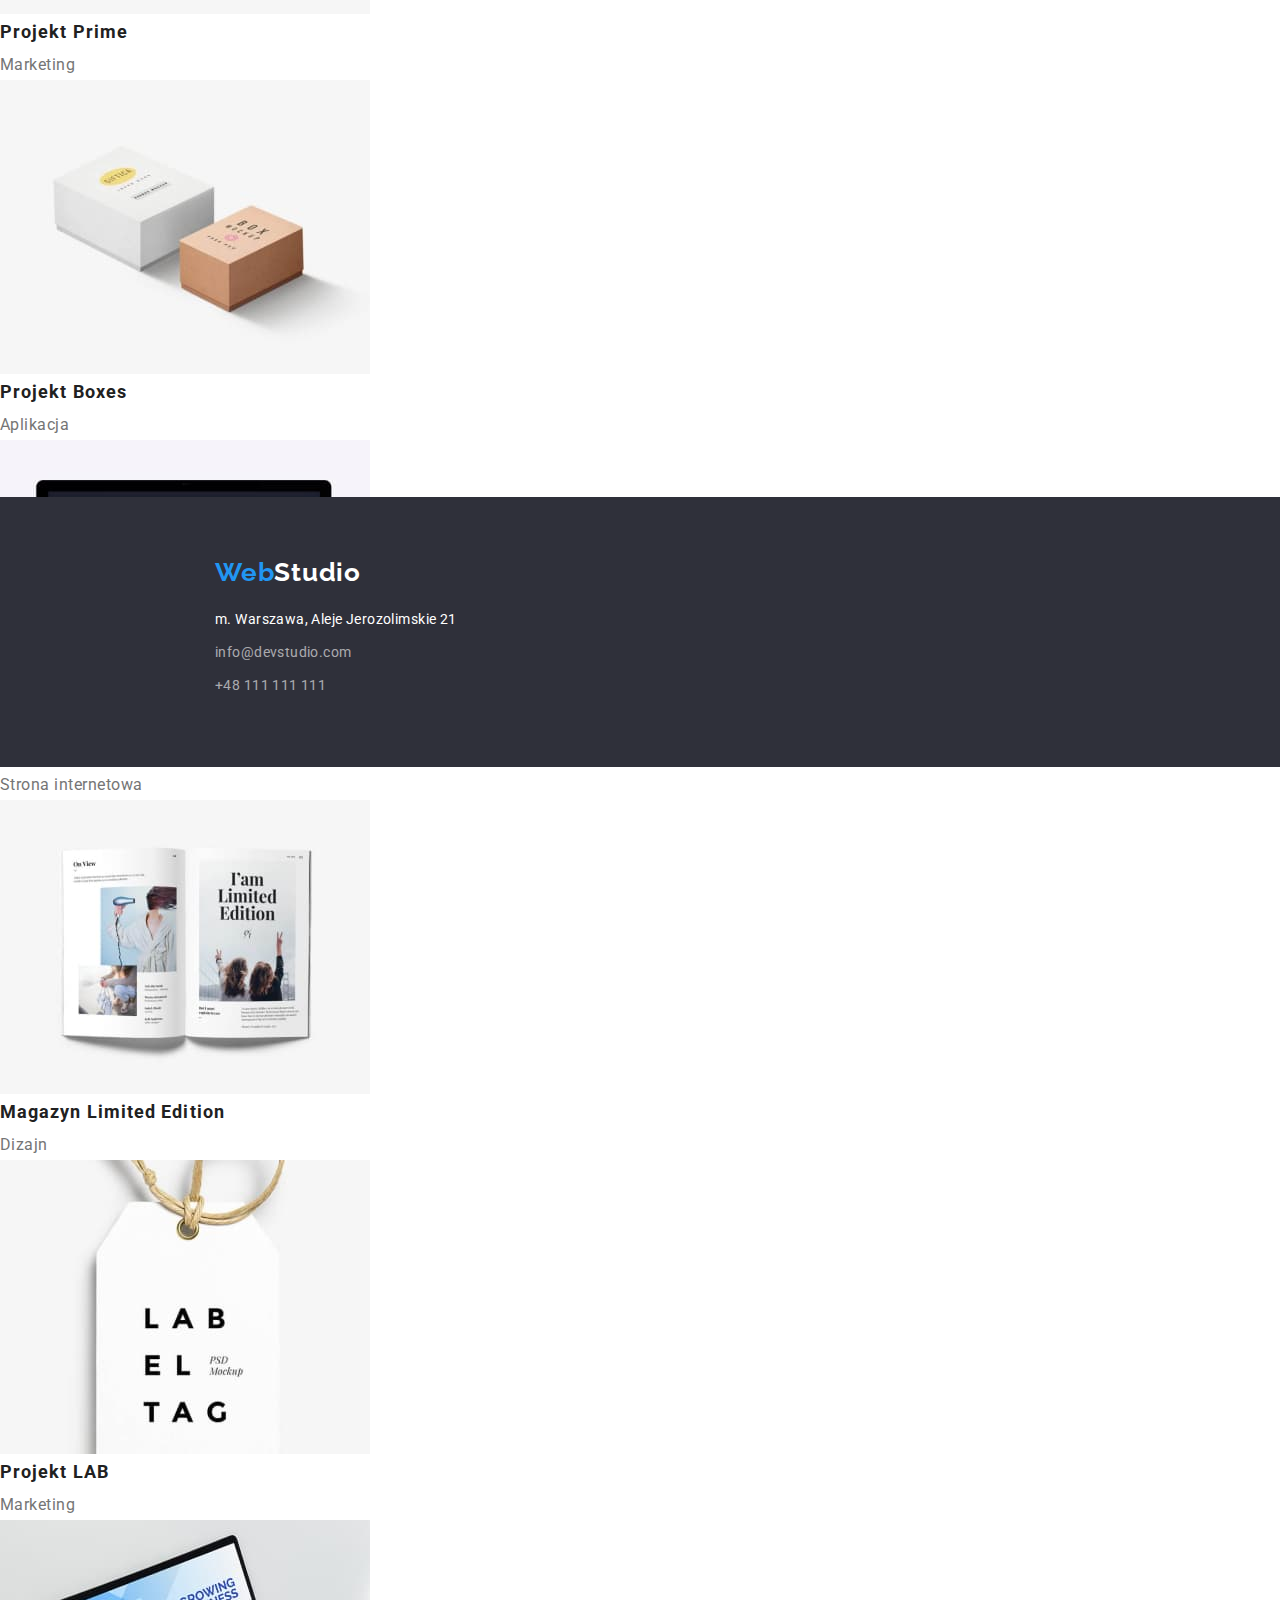
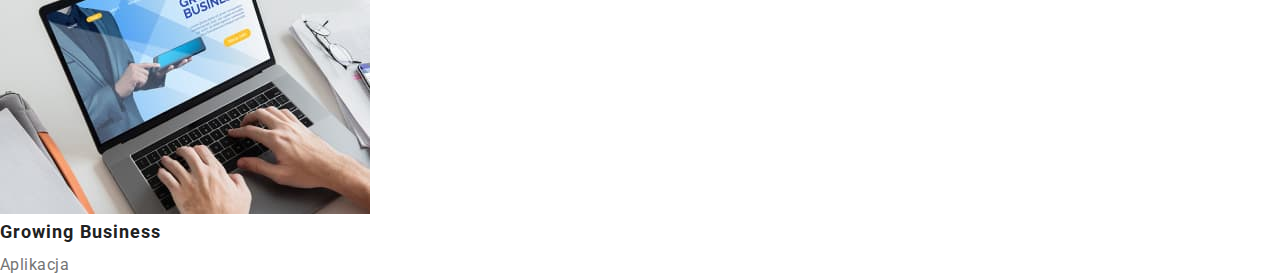
==== commit 59f71f2d: "Sprawdzono walidatorem" ====
--- a/portfolio.html
+++ b/portfolio.html
@@ -2,12 +2,12 @@
 <html lang="en">
   <head>
     <meta charset="UTF-8" />
-    <meta http-equiv="X-UA-Compatible" content="IE=edge" />
-    <meta name="viewport" content="width=device-width, initial-scale=1.0" />
+    <meta http-equiv="X-UA-Compatible" content="IE=edge"/>
+    <meta name="viewport" content="width=device-width, initial-scale=1.0"/>
     <link rel="stylesheet" href="https://cdnjs.cloudflare.com/ajax/libs/modern-normalize/1.0.0/modern-normalize.min.css"/>
-    <link rel="stylesheet" href="./css/styles.css" />
-    <link rel="preconnect" href="https://fonts.googleapis.com" />
-    <link rel="preconnect" href="https://fonts.gstatic.com" crossorigin />
+    <link rel="stylesheet" href="./css/styles.css"/>
+    <link rel="preconnect" href="https://fonts.googleapis.com"/>
+    <link rel="preconnect" href="https://fonts.gstatic.com" crossorigin/>
     <link href="https://fonts.googleapis.com/css2?family=Raleway:wght@700&family=Roboto:wght@400;500;700;900&display=swap" rel="stylesheet"/>
     <title>WebStudio</title>
   </head>
@@ -37,7 +37,7 @@
     </header>
 
     <main>
-      <div>
+      <div class="container">
         <ul class="button-list list">
           <li class="button-list-item">
             <button class="modal-btn-portfolio" type="button">Wszystkie</button>
@@ -56,8 +56,9 @@
           </li>
         </ul>
       </div>
-
+ 
       <section class="images">
+        <div class="container">
         <ul class="images-list list">
           <li class="images-list-item">
             <img class="images-list-img"
@@ -158,10 +159,12 @@
             <p class="images-type">Aplikacja</p>
           </li>
         </ul>
+      </div>
       </section>
     </main>
 
     <footer class="footer">
+      <div class="container">
       <p class="logo-web-studio logo-web-studio-dark-theme"><span>Web</span>Studio</p>
 
       <address class="address">
@@ -180,6 +183,7 @@
           </li>
         </ul>
       </address>
+      </div>
     </footer>
   </body>
-</html>+</html>
--- a/css/styles.css
+++ b/css/styles.css
@@ -8,7 +8,6 @@
   --quinary-color: #ECECEC;
   --senary-color: #f5f4fa;
   --septenary-color:  #757575;
-  octonary, nonary, denary.
 }
 
 body {
@@ -92,7 +91,6 @@
 
 .navigation  {
   display: flex;
-
 }
 
 .navigation-list {
@@ -160,6 +158,7 @@
 /* ========== END HEADER ========== */
 
 /* ========== HERO ========== */
+
 /* ========== EFEKTYWNE ROZWIĄZANIA DLA WASZEGO BIZNESU ========== */
 
 .hero .container {
@@ -195,8 +194,6 @@
 }
 
 .modal-btn {
-  /* width: 200px; */
-  /* height: 50px; */
   border: 0px;
   border-radius: 4px;
   padding: 10px 41px;
@@ -206,9 +203,9 @@
   font-weight: 700;
   font-size: 16px;
   line-height: 1.875;
-  /* display: flex;
+  display: flex;
   align-items: center;
-  text-align: center; */
+  text-align: center;
   letter-spacing: 0.06em;
   color: var(--tertiary-color);
   cursor: pointer;
@@ -219,21 +216,20 @@
 /* ========== NASZE ATUTY ========== */
 .our-strengths .container {
   position: absolute;
-  width: 1600px;
+  width: 1170px;
   /* height: 101px; */
   left: 215px;
-  right: 215px;
   top: 774px;
 }
 
 .our-strengths-list {
   display: flex;  
-  
 }
 
 .our-strengths-item {
   flex-basis: calc(100% / 4 - 30px);
 }
+
 .our-strengths-item:not(:last-child) {
   margin-right: 30px;
  }
@@ -245,9 +241,12 @@
   letter-spacing: 0.03em;
   text-transform: uppercase;
   color: var(--main-color);
+  padding-bottom: 10px;
 }
 
 .our-strengths-text {
+  width: 270px;
+/* height: 75px; */
   font-weight: 400;
   font-size: 14px;
   line-height: 1.714;
@@ -281,8 +280,6 @@
 .what-we-do-list-item:not(:last-child) {
   margin-right: 30px;
  }
-
-
 
 .what-we-do-title,
 .our-team-title {
@@ -297,18 +294,17 @@
 /* ========== END CZYM SIĘ ZAJMUJEMY ========== */
 
 /* ========== NASZ ZESPÓŁ ========== */
+
 .our-team .container {
   position: absolute;
   /* width: 1600px;
   height: 648px; */
-  /* left: 0px; */
-  top: 1449px;
+   top: 1449px;
   background: var(--senary-color);
 }
 
 .our-team-title {
   padding: 94px 695px 50px;
-  
 }
 
 .our-team-list-item {
@@ -368,9 +364,8 @@
 .footer .logo-web-studio {
   padding: 60px 1240px 20px 215px;
 }
-.address-list {
-
-}
+
+
 .address-list-item {
   display: flex;
   padding-left: 215px;
@@ -413,7 +408,7 @@
 
   color: var(--main-color);
 
-  background: var(--senary-color)#f5f4fa;
+  background: var(--senary-color);
   border-radius: 0px;
 }
 
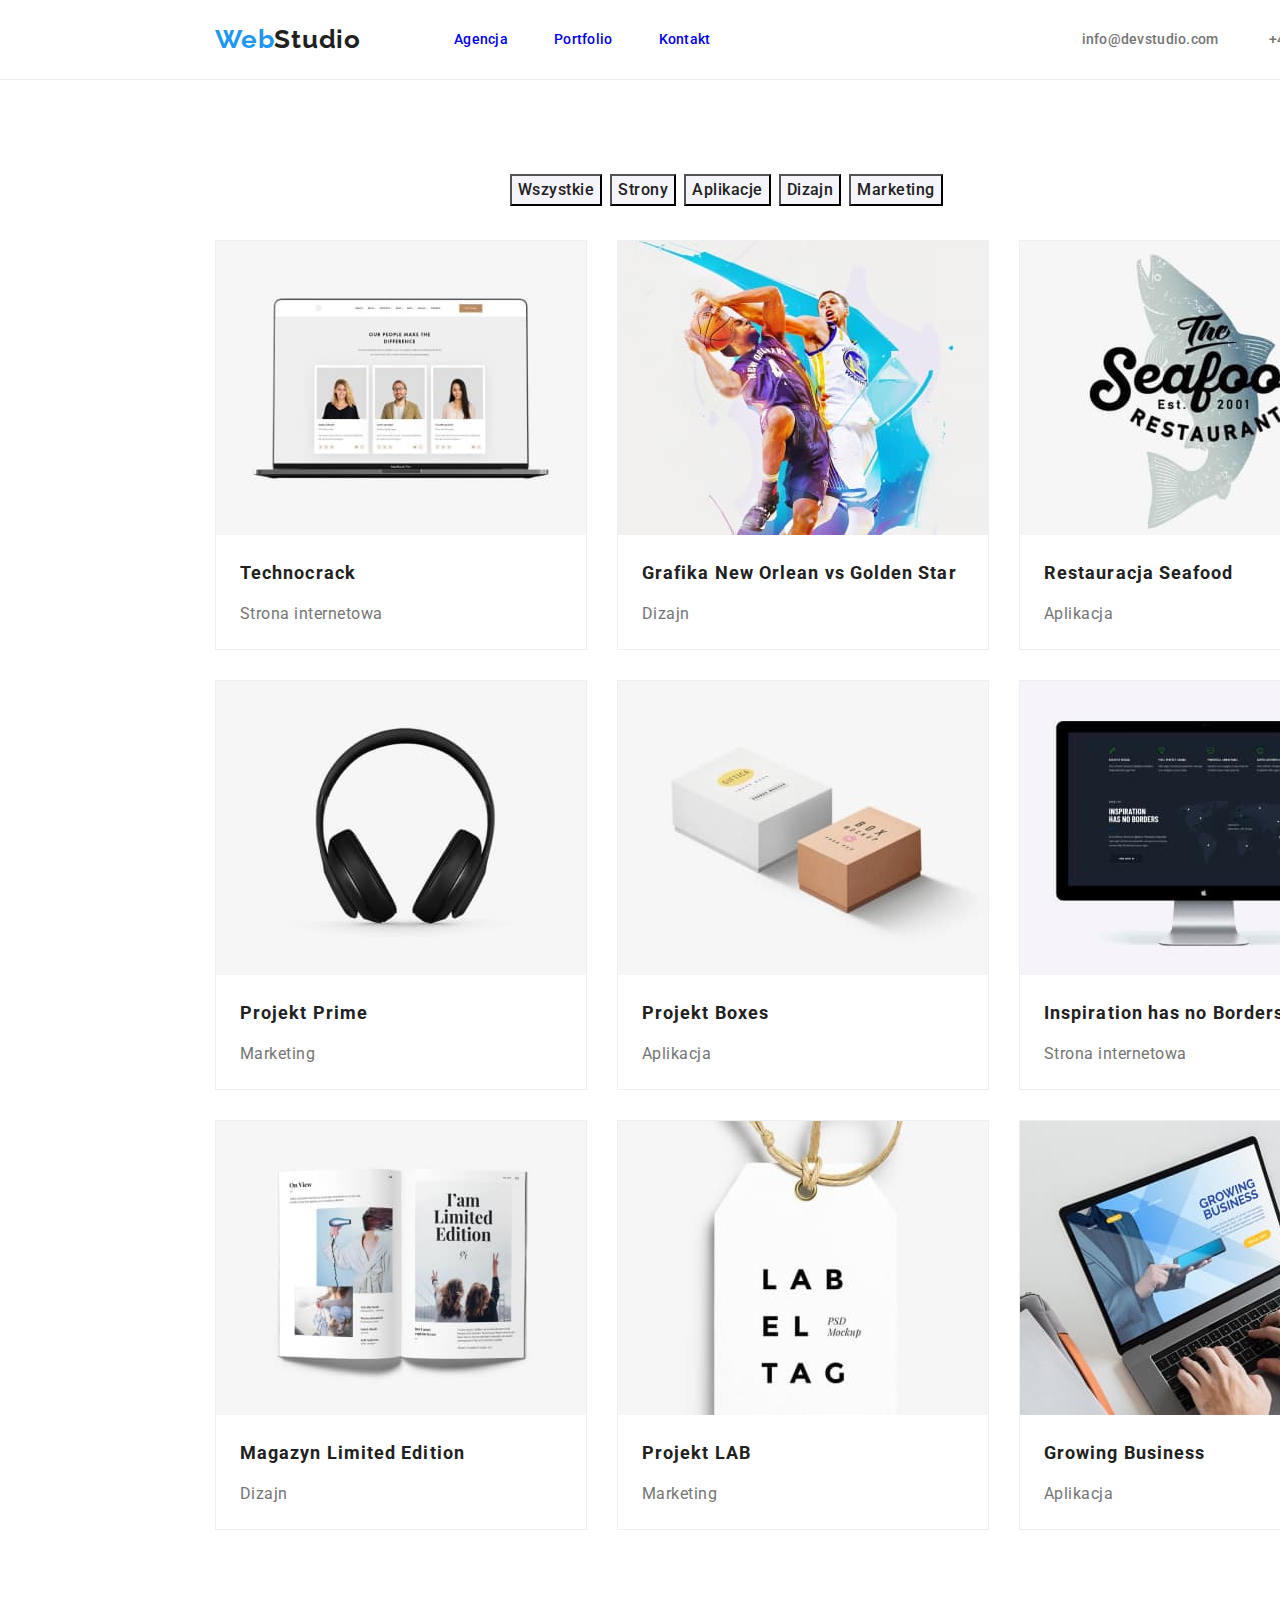
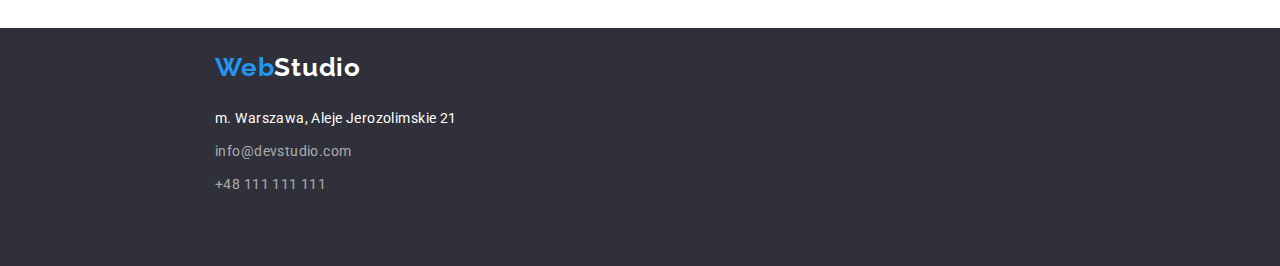
==== commit bc1fdf61: "Stylizacja" ====
--- a/portfolio.html
+++ b/portfolio.html
@@ -37,7 +37,6 @@
     </header>
 
     <main>
-      <div class="container">
         <ul class="button-list list">
           <li class="button-list-item">
             <button class="modal-btn-portfolio" type="button">Wszystkie</button>
@@ -55,13 +54,12 @@
             <button class="modal-btn-portfolio" type="button">Marketing</button>
           </li>
         </ul>
-      </div>
- 
-      <section class="images">
-        <div class="container">
+
+      <section class="images section">
+        <div class="container-portfolio">
         <ul class="images-list list">
           <li class="images-list-item">
-            <img class="images-list-img"
+            <img class="images-list-img img"
               src="./images/portfolio/technocrack.jpg"
               alt="technnocrack"
               width="370"
@@ -72,7 +70,7 @@
           </li>
 
           <li class="images-list-item">
-            <img class="images-list-img"
+            <img class="images-list-img img"
               src="./images/portfolio/basketball.jpg"
               alt="bascetball"
               width="370"
@@ -83,7 +81,7 @@
           </li>
 
           <li class="images-list-item">
-            <img class="images-list-img"
+            <img class="images-list-img img"
               src="./images/portfolio/restaurant.jpg"
               alt="restaurant"
               width="370"
@@ -94,7 +92,7 @@
           </li>
 
           <li class="images-list-item">
-            <img class="images-list-img"
+            <img class="images-list-img img"
               src="./images/portfolio/earphone.jpg"
               alt="earphone"
               width="370"
@@ -105,7 +103,7 @@
           </li>
 
           <li class="images-list-item">
-            <img class="images-list-img"
+            <img class="images-list-img img"
               src="./images/portfolio/boxes.jpg"
               alt="boxes"
               width="370"
@@ -116,7 +114,7 @@
           </li>
 
           <li class="images-list-item">
-            <img class="images-list-img"
+            <img class="images-list-img img"
               src="./images/portfolio/monitor.jpg"
               alt="monitor"
               width="370"
@@ -127,7 +125,7 @@
           </li>
 
           <li class="images-list-item">
-            <img class="images-list-img"
+            <img class="images-list-img img"
               src="./images/portfolio/book.jpg"
               alt="book"
               width="370"
@@ -138,7 +136,7 @@
           </li>
 
           <li class="images-list-item">
-            <img class="images-list-img"
+            <img class="images-list-img img"
               src=".//images/portfolio/lab.jpg"
               alt="lab"
               width="370"
@@ -149,7 +147,7 @@
           </li>
 
           <li class="images-list-item">
-            <img class="images-list-img"
+            <img class="images-list-img img"
               src="./images/portfolio/laptop.jpg"
               alt="laptop"
               width="370"
@@ -163,27 +161,25 @@
       </section>
     </main>
 
-    <footer class="footer">
-      <div class="container">
-      <p class="logo-web-studio logo-web-studio-dark-theme"><span>Web</span>Studio</p>
+    <footer class="footer-portfolio">
+      <div class="container-portfolio">
+        <p class="logo-web-studio logo-web-studio-dark-theme"><span>Web</span>Studio</p>
 
-      <address class="address">
-        <ul class="address-list list">
-          <li class="address-list-item">
-            <a class="address-home link" href="https://goo.gl/maps/9fJ4axjzsEz8mTYB8" target="_blank">
+        <address class="portfolio-address">
+         <ul class="portfolio-address-list list">
+            <li class="portfolio-address-list-item">
+              <a class="portfolio-address-home link" href="https://goo.gl/maps/9fJ4axjzsEz8mTYB8" target="_blank">
               m. Warszawa, Aleje Jerozolimskie 21</a>
-          </li>
-          <li class="address-list-item">
-            <a class="contact-mailto link" href="mailto:info@devstudio.com"
-              >info@devstudio.com</a
-            >
-          </li>
-          <li class="address-list-item">
-            <a class="contact-phone link" href="tel:+48111111111">+48 111 111 111</a>
-          </li>
-        </ul>
-      </address>
+            </li>
+            <li class="portfolio-address-list-item">
+              <a class="portfolio-contact-mailto link" href="mailto:info@devstudio.com"
+              >info@devstudio.com</a>
+            </li>
+            <li class="portfolio-address-list-item">
+              <a class="portfolio-contact-phone link" href="tel:+48111111111">+48 111 111 111</a>
+            </li>
+         </ul>
+        </address>
       </div>
     </footer>
-  </body>
-</html>
+  </body>--- a/css/styles.css
+++ b/css/styles.css
@@ -55,6 +55,12 @@
   align-items: center;
   margin: 0 auto;
   background: var(--tertiary-color);
+}
+
+.container-portfolio {
+  width: 1600px;
+  align-items: center;
+  margin: 0;
 }
 
 .section {
@@ -217,7 +223,6 @@
 .our-strengths .container {
   position: absolute;
   width: 1170px;
-  /* height: 101px; */
   left: 215px;
   top: 774px;
 }
@@ -246,7 +251,6 @@
 
 .our-strengths-text {
   width: 270px;
-/* height: 75px; */
   font-weight: 400;
   font-size: 14px;
   line-height: 1.714;
@@ -263,11 +267,7 @@
   height: 386px;
   left: 215px;
   top: 969px;
-  /* margin: 969px 215px 0px 215px; */
-}
-
-/* .what-we-do-title {
-  padding: 0px 409px; */
+}
 
 .what-we-do .what-we-do-title {
   margin-bottom: 50px;
@@ -297,9 +297,7 @@
 
 .our-team .container {
   position: absolute;
-  /* width: 1600px;
-  height: 648px; */
-   top: 1449px;
+  top: 1449px;
   background: var(--senary-color);
 }
 
@@ -354,9 +352,6 @@
 
 .footer .container {
   position: absolute;
-  /* width: 1600px;
-  height: 252px;
-  left: 0px; */
   top: 2097px;
   background-color: var(--quaternary-color);
 }
@@ -364,7 +359,6 @@
 .footer .logo-web-studio {
   padding: 60px 1240px 20px 215px;
 }
-
 
 .address-list-item {
   display: flex;
@@ -397,6 +391,36 @@
 /* ========== END FOOTER ========== */
 
 /* ========== PORTFOLIO ========== */
+.button-list {
+  display: flex;
+  margin: 94px 518px 34px 510px;
+}
+
+.button-list-item:not(:last-child) {
+  margin-right: 8px;
+}
+
+.images-list {
+  display: flex;
+  flex-wrap: wrap;
+  margin-left: 215px;
+  margin-top: 34px;
+}
+
+.images-list-item {
+  margin-bottom: 30px;
+  background: #FFFFFF;
+  border: 1px solid #EEEEEE;
+  box-sizing: border-box;
+  }
+  
+.images-list-img {
+  flex-basis: calc(100% / 3); 
+}
+
+.images-list-item:not(:last-child) {
+  margin-right: 30px;
+}
 
 .modal-btn-portfolio {
   font-weight: 500;
@@ -405,9 +429,7 @@
   text-align: center;
   letter-spacing: 0.03em;
   cursor: pointer;
-
-  color: var(--main-color);
-
+  color: var(--main-color);
   background: var(--senary-color);
   border-radius: 0px;
 }
@@ -415,7 +437,6 @@
 .modal-btn-portfolio:hover,
 .modal-btn-portfolio:focus {
   color: var(--tertiary-color);
-
   background: var(--secondary-color);
   box-shadow: 0px 3px 1px rgba(0, 0, 0, 0.1), 0px 1px 2px rgba(0, 0, 0, 0.08),
     0px 2px 2px rgba(0, 0, 0, 0.12);
@@ -423,6 +444,7 @@
 }
 
 .images-name {
+  padding: 20px 24px 4px;
   font-weight: 700;
   font-size: 18px;
   line-height: 2;
@@ -431,11 +453,49 @@
 }
 
 .images-type {
+  padding: 4px 24px 20px;
   font-weight: 400;
   font-size: 16px;
   line-height: 1.875;
   letter-spacing: 0.03em;
   color: var(--septenary-color);
 }
-
 /* ========== END PORTFOLIO ========== */
+
+/* ========== PORTFOLIO FOOTER ========== */
+
+.footer-portfolio .container-portfolio {
+  position: absolute;
+  top: 1628px;
+  background-color: #2F303A;;
+}
+
+.portfolio-address-list-item {
+  display: flex;
+  padding-left: 215px;
+  padding-bottom: 9px;
+}
+
+.portfolio-address-home {
+  color: var(--tertiary-color);
+}
+
+.portfolio-contact-mailto,
+.portfolio-contact-phone {
+  color: rgba(255, 255, 255, 0.6);
+}
+.portfolio-contact-phone {
+  margin-bottom: 60px;
+}
+
+.portfolio-address-home,
+.portfolio-contact-mailto,
+.portfolio-contact-phone {
+  font-style: normal;
+  font-weight: 400;
+  font-size: 14px;
+  line-height: 1.714;
+  letter-spacing: 0.03em;
+}
+
+/* ========== END PORTFOLIO FOOTER ========== */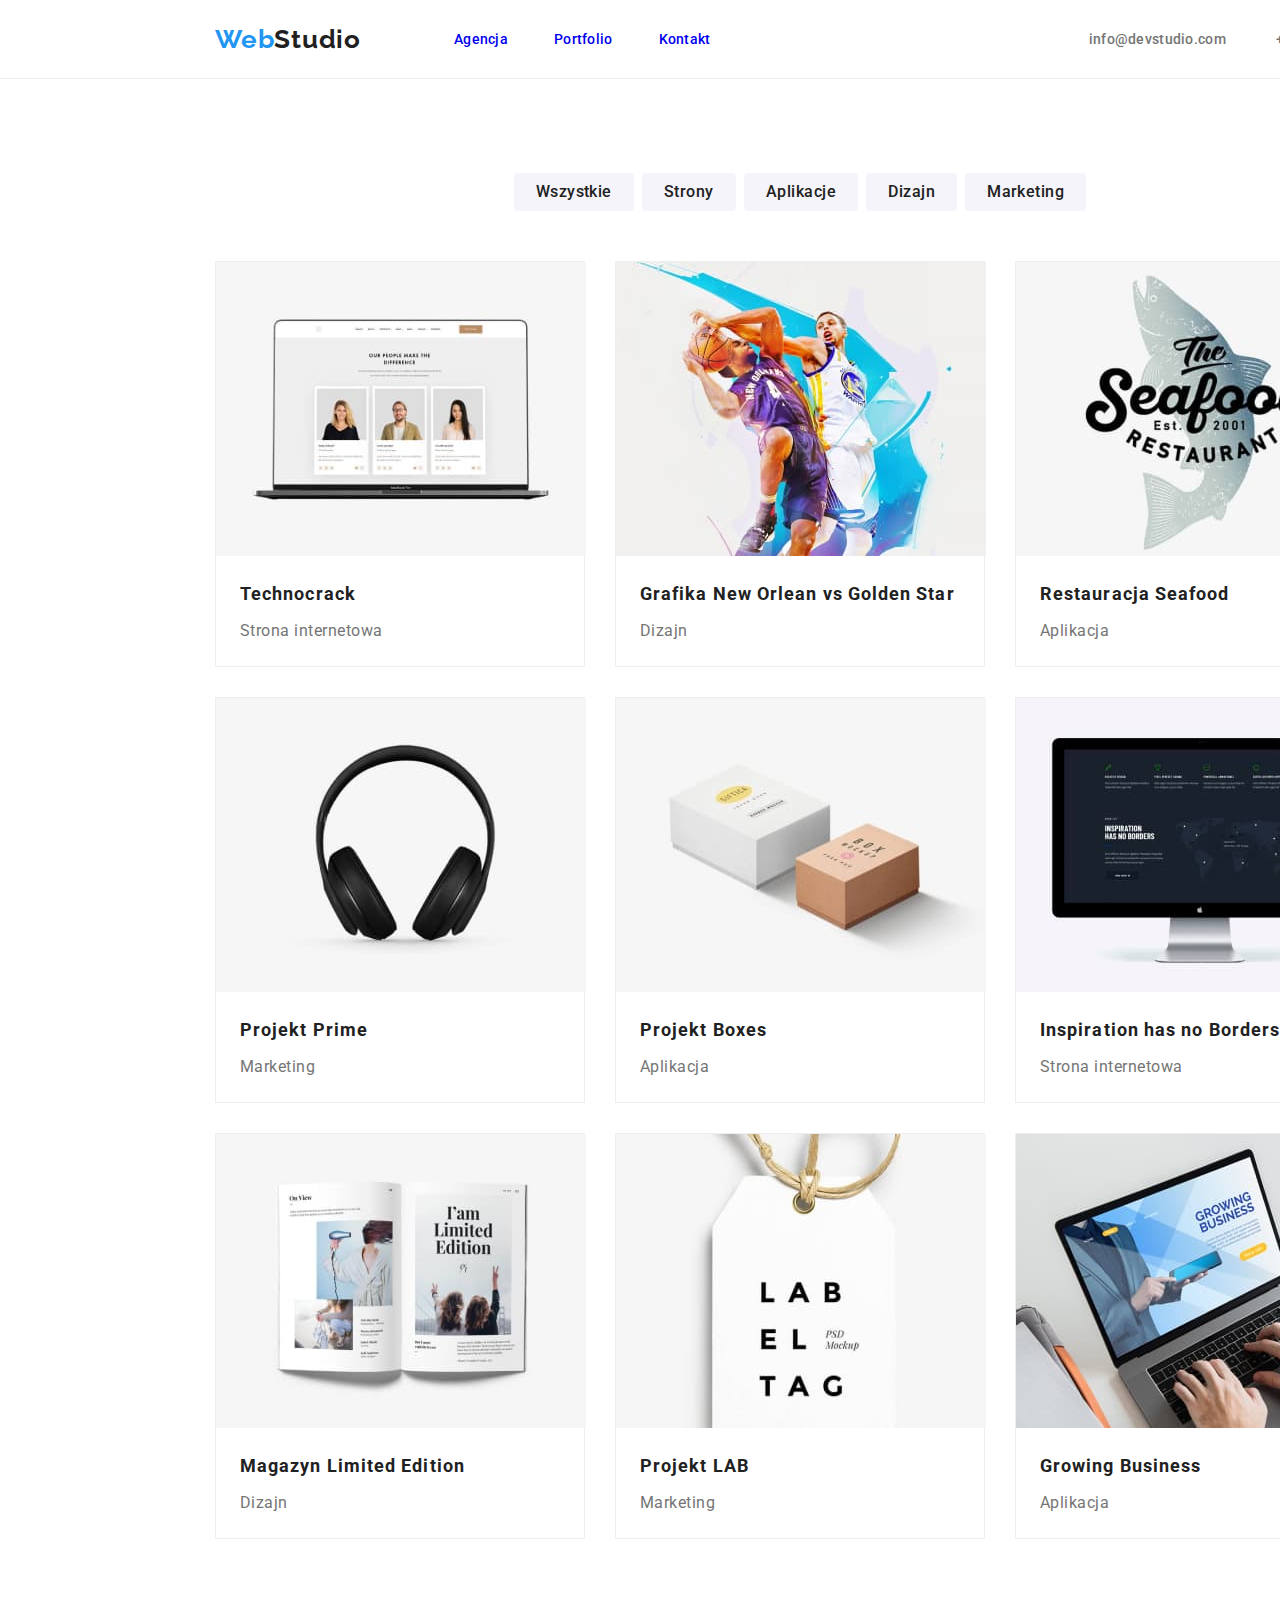
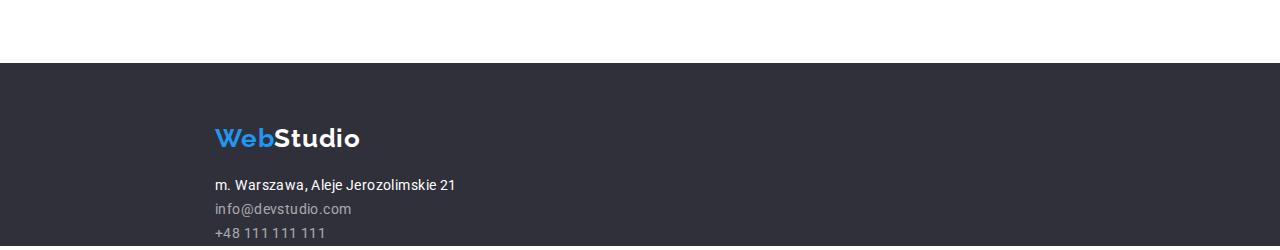
==== commit 754ec7f7: "Stylizacja" ====
--- a/portfolio.html
+++ b/portfolio.html
@@ -30,13 +30,14 @@
             </li>
           </ul>
         </nav>
-        
+
         <a class="mailto link" href="mailto:info@devstudio.com">info@devstudio.com</a>
         <a class="phone link" href="tel:+48111111111">+48 111 111 111</a>
       </div>
     </header>
 
-    <main>
+    <main class="main section">
+      <div class="container">
         <ul class="button-list list">
           <li class="button-list-item">
             <button class="modal-btn-portfolio" type="button">Wszystkie</button>
@@ -54,9 +55,10 @@
             <button class="modal-btn-portfolio" type="button">Marketing</button>
           </li>
         </ul>
+      </div>
 
-      <section class="images section">
-        <div class="container-portfolio">
+      <section class="images">
+        <div class="container">
         <ul class="images-list list">
           <li class="images-list-item">
             <img class="images-list-img img"
@@ -161,25 +163,26 @@
       </section>
     </main>
 
-    <footer class="footer-portfolio">
-      <div class="container-portfolio">
-        <p class="logo-web-studio logo-web-studio-dark-theme"><span>Web</span>Studio</p>
+    <footer class="footer">
+      <div class="container">
+      <p class="logo-web-studio logo-web-studio-dark-theme"><span>Web</span>Studio</p>
 
-        <address class="portfolio-address">
-         <ul class="portfolio-address-list list">
-            <li class="portfolio-address-list-item">
-              <a class="portfolio-address-home link" href="https://goo.gl/maps/9fJ4axjzsEz8mTYB8" target="_blank">
+      <address class="address">
+        <ul class="address-list list">
+          <li class="address-list-item">
+            <a class="address-home link" href="https://goo.gl/maps/9fJ4axjzsEz8mTYB8" target="_blank">
               m. Warszawa, Aleje Jerozolimskie 21</a>
-            </li>
-            <li class="portfolio-address-list-item">
-              <a class="portfolio-contact-mailto link" href="mailto:info@devstudio.com"
+          </li>
+          <li class="address-list-item">
+            <a class="contact-mailto link" href="mailto:info@devstudio.com"
               >info@devstudio.com</a>
-            </li>
-            <li class="portfolio-address-list-item">
-              <a class="portfolio-contact-phone link" href="tel:+48111111111">+48 111 111 111</a>
-            </li>
-         </ul>
-        </address>
-      </div>
+          </li>
+          <li class="address-list-item">
+            <a class="contact-phone link" href="tel:+48111111111">+48 111 111 111</a>
+          </li>
+        </ul>
+      </address>
+    </div>
     </footer>
-  </body>+  </body>
+</html>--- a/css/styles.css
+++ b/css/styles.css
@@ -8,12 +8,11 @@
   --quinary-color: #ECECEC;
   --senary-color: #f5f4fa;
   --septenary-color:  #757575;
+  --octonary-color: #EEEEEE;
 }
 
 body {
   font-family: var(--main-font);
-  font-style: normal;
-  color: var(--main-color);
 }
 
 h1,
@@ -39,7 +38,6 @@
 
 img {
   display:block;
-  align-items: center;
 }
 
 .list {
@@ -51,19 +49,14 @@
 }
 
 .container {
-  width: 1600px;
+  width: 1200px;
+  padding: 0 15px;
   align-items: center;
   margin: 0 auto;
-  background: var(--tertiary-color);
-}
-
-.container-portfolio {
-  width: 1600px;
-  align-items: center;
-  margin: 0;
 }
 
 .section {
+  padding-top: 94px;
   padding-bottom: 94px;
 }
 
@@ -77,77 +70,13 @@
 .logo-web-studio-dark-theme {
   color: var(--tertiary-color);
   background-color: var(--quaternary-color);
-}
-
-/* ========== END COMPONENTS ========== */
-
-/* ========== HEADER ========== */
-
-.header {
-  width: 1600px;
-  height: 80px;
-  background: var(--tertiary-color);
-  border-bottom: 1px solid var(--quinary-color);
-}
-
-.header .container {
-  display: flex;
-  align-items: center;
-}
-
-.navigation  {
-  display: flex;
-}
-
-.navigation-list {
-  display: flex;
-  align-items: center;
-}
-
-.navigation-list-item:not(:last-child) {
-  margin-right: 46px;
-}
-
-.header .mailto {
-  margin-left: 371px;
-  margin-right: 50px;
-}
-
-.logo-web-studio {
-  font-family: var(--secondary-font);
-  font-weight: 700;
-  font-size: 26px;
-  line-height: 1.192;
-  letter-spacing: 0.03em;
-  padding: 24px 93px 24px 215px;
-}
-
-.logo-web-studio span {
-  color: var(--secondary-color);
-}
-
-.navigation-list-link,
-.mailto,
-.phone {
-  font-weight: 500;
-  font-size: 14px;
-  line-height: 1.143;
-  letter-spacing: 0.02em;
-}
-
-.navigation-list-link:visited {
-  color: var(--main-color);
-}
-
-.mailto,
-.phone {
-  color: var(--septenary-color);
 }
 
 .navigation-list-link:hover,
 .navigation-list-link:focus,
 .button-list-item:hover,
 .button-list-item:focus,
+
 .address-home:hover,
 .address-home:focus,
 .mailto:hover,
@@ -161,82 +90,142 @@
   color: var(--secondary-color);
 }
 
+/* ========== END COMPONENTS ========== */
+
+/* ========== HEADER ========== */
+
+.header {
+  width: 1600px;
+  border-bottom: 1px solid var(--quinary-color);
+}
+
+.header .container{
+  display: flex;
+  align-items: center;
+  padding-top: 24px;
+  padding-bottom: 23px;
+}
+
+.navigation {
+  display: flex;
+}
+
+.navigation-list {
+  display: flex;
+  align-items: center;
+}
+
+.navigation-list-item:not(:last-child) {
+  margin-right: 46px;
+}
+
+.header .mailto {
+  margin-left: auto;
+  margin-right: 50px;
+}
+
+.logo-web-studio {
+  font-family: var(--secondary-font);
+  font-weight: 700;
+  font-size: 26px;
+  line-height: 1.192;
+  letter-spacing: 0.03em;
+  margin-right: 93px;
+}
+
+.logo-web-studio span {
+  color: var(--secondary-color);
+}
+
+.navigation-list-link,
+.mailto,
+.phone {
+  font-weight: 500;
+  font-size: 14px;
+  line-height: 1.143;
+  letter-spacing: 0.02em;
+}
+
+.navigation-list-link:visited {
+  color: var(--main-color);
+}
+
+.mailto,
+.phone {
+  color: var(--septenary-color);
+}
+
 /* ========== END HEADER ========== */
 
-/* ========== HERO ========== */
-
 /* ========== EFEKTYWNE ROZWIĄZANIA DLA WASZEGO BIZNESU ========== */
+
+.hero {
+  width: 1600px;
+  background-color: var(--quaternary-color);
+  
+}
 
 .hero .container {
   display: block;
-  position: absolute;
-  width: 1600px;
-  height: 600px;
-  top: 80px;
-  background-color: var(--quaternary-color);
-}
-
-.hero-top-side {
-  display: block;
-  margin: 200px 452px 30px;
+ align-items: center;
 }
 
 .effective-solutions-for-your-business {
-  position: absolute;
-  width: 696px;
-  height: 120px;
+  padding-top: 200px;
+  padding-bottom: 30px;
+  margin-left: 237px;
+  width: 652px;
   font-weight: 900;
   font-size: 44px;
   line-height: 1.364;
+  align-items: center;
   text-align: center;
   letter-spacing: 0.06em;
-  text-transform: uppercase;
-  color: var(--tertiary-color);
-}
-
-.hero-bottom-side {
-  display: block;
-  margin: 350px 700px 200px;
+  color: var(--tertiary-color); 
 }
 
 .modal-btn {
-  border: 0px;
-  border-radius: 4px;
-  padding: 10px 41px;
-  box-shadow: 0px 4px 4px rgba(0, 0, 0, 0.15);
-  background: var(--secondary-color);
-  
+  margin-left: 485px;
+  margin-bottom: 200px;
   font-weight: 700;
   font-size: 16px;
   line-height: 1.875;
-  display: flex;
   align-items: center;
   text-align: center;
   letter-spacing: 0.06em;
   color: var(--tertiary-color);
   cursor: pointer;
+  background-color: var(--secondary-color);
+  box-shadow: 0px 4px 4px rgba(0, 0, 0, 0.15);
+  border-radius: 4px;
+  padding: 10px 41px 10px 42px;
 }
 
 /* ========== END EFEKTYWNE ROZWIĄZANIA DLA WASZEGO BIZNESU ========== */
 
 /* ========== NASZE ATUTY ========== */
+
+.our-strengths {
+  width: 1600px;
+}
+
 .our-strengths .container {
-  position: absolute;
-  width: 1170px;
-  left: 215px;
-  top: 774px;
+  display: flex;
 }
 
 .our-strengths-list {
-  display: flex;  
+  display: flex;
 }
 
 .our-strengths-item {
-  flex-basis: calc(100% / 4 - 30px);
+    flex-basis: calc(100% / 4 - 30px);
 }
 
 .our-strengths-item:not(:last-child) {
   margin-right: 30px;
+ }
+ .our-strengths-item:first-child {
+  margin-left: auto;
  }
 
 .our-strengths-title {
@@ -244,9 +233,9 @@
   font-size: 14px;
   line-height: 1.143;
   letter-spacing: 0.03em;
-  text-transform: uppercase;
   color: var(--main-color);
   padding-bottom: 10px;
+  
 }
 
 .our-strengths-text {
@@ -261,18 +250,14 @@
 /* ========== END NASZE ATUTY ========== */
 
 /* ========== CZYM SIĘ ZAJMUJEMY ========== */
-.what-we-do .container {
-  position: absolute;
-  width: 1170px;
-  height: 386px;
-  left: 215px;
-  top: 969px;
-}
-
-.what-we-do .what-we-do-title {
-  margin-bottom: 50px;
-}
-
+
+.what-we-do {
+  width: 1600px;
+}
+
+.what-we-do .container{
+  display: block;
+}
 .what-we-do-list {
   display: flex;
 }
@@ -283,6 +268,7 @@
 
 .what-we-do-title,
 .our-team-title {
+  margin-bottom: 50px;
   font-weight: 700;
   font-size: 36px;
   line-height: 1.667;
@@ -295,15 +281,23 @@
 
 /* ========== NASZ ZESPÓŁ ========== */
 
+.our-team {
+  width: 1600px;
+  background: var(--senary-color);
+  margin-top: 94px;
+}
+
 .our-team .container {
-  position: absolute;
-  top: 1449px;
-  background: var(--senary-color);
-}
-
-.our-team-title {
-  padding: 94px 695px 50px;
-}
+  display: block;
+}
+
+.our-team-list {
+  display: flex;
+}
+
+.our-team-list-item:not(:last-child) {
+  margin-right: 30px;
+ }
 
 .our-team-list-item {
   background: var(--tertiary-color);
@@ -311,29 +305,17 @@
   border-radius: 0px 0px 4px 4px;
 }
 
-.our-team-list {
-  display: flex;
-  padding-left: 215px;
-  padding-bottom: 94px;
-}
-
-.our-team-list-item:not(:last-child) {
-  margin-right: 30px;
-}
-
-.our-team-list-img {
-  margin-bottom: 30px;
-}
-
 .team-name {
-  margin-bottom: 10px;
   font-weight: 500;
   color: var(--main-color);
+  padding-top: 30px;
+  padding-bottom: 10px;
 }
 
 .team-job {
   font-weight: 400;
   color: var(--septenary-color);
+  padding-bottom: 30px;
 }
 
 .team-name,
@@ -350,37 +332,33 @@
 
 /* ========== FOOTER ========== */
 
+.footer {
+  width: 1600px;
+  background-color: var(--quaternary-color);
+
+}
 .footer .container {
-  position: absolute;
-  top: 2097px;
-  background-color: var(--quaternary-color);
-}
-
-.footer .logo-web-studio {
-  padding: 60px 1240px 20px 215px;
-}
-
-.address-list-item {
-  display: flex;
-  padding-left: 215px;
-  padding-bottom: 9px;
+  display: block;
+  
 }
 
 .address-home {
   color: var(--tertiary-color);
 }
 
+.logo-web-studio-dark-theme {
+  padding-top: 60px;
+  padding-bottom: 20px;
+}
 .contact-mailto,
 .contact-phone {
   color: rgba(255, 255, 255, 0.6);
 }
-.contact-phone {
-  margin-bottom: 60px;
-}
 
 .address-home,
 .contact-mailto,
 .contact-phone {
+  padding-bottom: 9px;
   font-style: normal;
   font-weight: 400;
   font-size: 14px;
@@ -391,47 +369,33 @@
 /* ========== END FOOTER ========== */
 
 /* ========== PORTFOLIO ========== */
+
+.main {
+  width: 1600px;
+}
+
 .button-list {
   display: flex;
-  margin: 94px 518px 34px 510px;
+  padding-bottom: 50px ;
+  justify-content: center;
 }
 
 .button-list-item:not(:last-child) {
   margin-right: 8px;
-}
-
-.images-list {
-  display: flex;
-  flex-wrap: wrap;
-  margin-left: 215px;
-  margin-top: 34px;
-}
-
-.images-list-item {
-  margin-bottom: 30px;
-  background: #FFFFFF;
-  border: 1px solid #EEEEEE;
-  box-sizing: border-box;
-  }
-  
-.images-list-img {
-  flex-basis: calc(100% / 3); 
-}
-
-.images-list-item:not(:last-child) {
-  margin-right: 30px;
-}
+ }
 
 .modal-btn-portfolio {
+  padding: 6px 22px;
   font-weight: 500;
   font-size: 16px;
   line-height: 1.625;
   text-align: center;
   letter-spacing: 0.03em;
+  color: var(--main-color);
+  background: var(--senary-color);
+  border: 0;
+  border-radius: 4px;
   cursor: pointer;
-  color: var(--main-color);
-  background: var(--senary-color);
-  border-radius: 0px;
 }
 
 .modal-btn-portfolio:hover,
@@ -440,62 +404,39 @@
   background: var(--secondary-color);
   box-shadow: 0px 3px 1px rgba(0, 0, 0, 0.1), 0px 1px 2px rgba(0, 0, 0, 0.08),
     0px 2px 2px rgba(0, 0, 0, 0.12);
-  border-radius: 0px;
+}
+
+.images-list {
+  display: flex;
+  flex-wrap: wrap;
+  margin-left: -30px;
+}
+
+.images-list-item {
+  width: 370px;
+  flex-basis: calc(100% / 3 - 30px);
+  margin-left: 30px;
+  background: var(--tertiary-color);
+  border: 1px solid var(--octonary-color);
+  margin-bottom: 30px;
 }
 
 .images-name {
-  padding: 20px 24px 4px;
   font-weight: 700;
   font-size: 18px;
   line-height: 2;
   letter-spacing: 0.06em;
   color: var(--main-color);
+  padding: 20px 24px 4px;
 }
 
 .images-type {
-  padding: 4px 24px 20px;
   font-weight: 400;
   font-size: 16px;
   line-height: 1.875;
   letter-spacing: 0.03em;
   color: var(--septenary-color);
-}
+  padding: 0 24px 20px;
+}
+
 /* ========== END PORTFOLIO ========== */
-
-/* ========== PORTFOLIO FOOTER ========== */
-
-.footer-portfolio .container-portfolio {
-  position: absolute;
-  top: 1628px;
-  background-color: #2F303A;;
-}
-
-.portfolio-address-list-item {
-  display: flex;
-  padding-left: 215px;
-  padding-bottom: 9px;
-}
-
-.portfolio-address-home {
-  color: var(--tertiary-color);
-}
-
-.portfolio-contact-mailto,
-.portfolio-contact-phone {
-  color: rgba(255, 255, 255, 0.6);
-}
-.portfolio-contact-phone {
-  margin-bottom: 60px;
-}
-
-.portfolio-address-home,
-.portfolio-contact-mailto,
-.portfolio-contact-phone {
-  font-style: normal;
-  font-weight: 400;
-  font-size: 14px;
-  line-height: 1.714;
-  letter-spacing: 0.03em;
-}
-
-/* ========== END PORTFOLIO FOOTER ========== */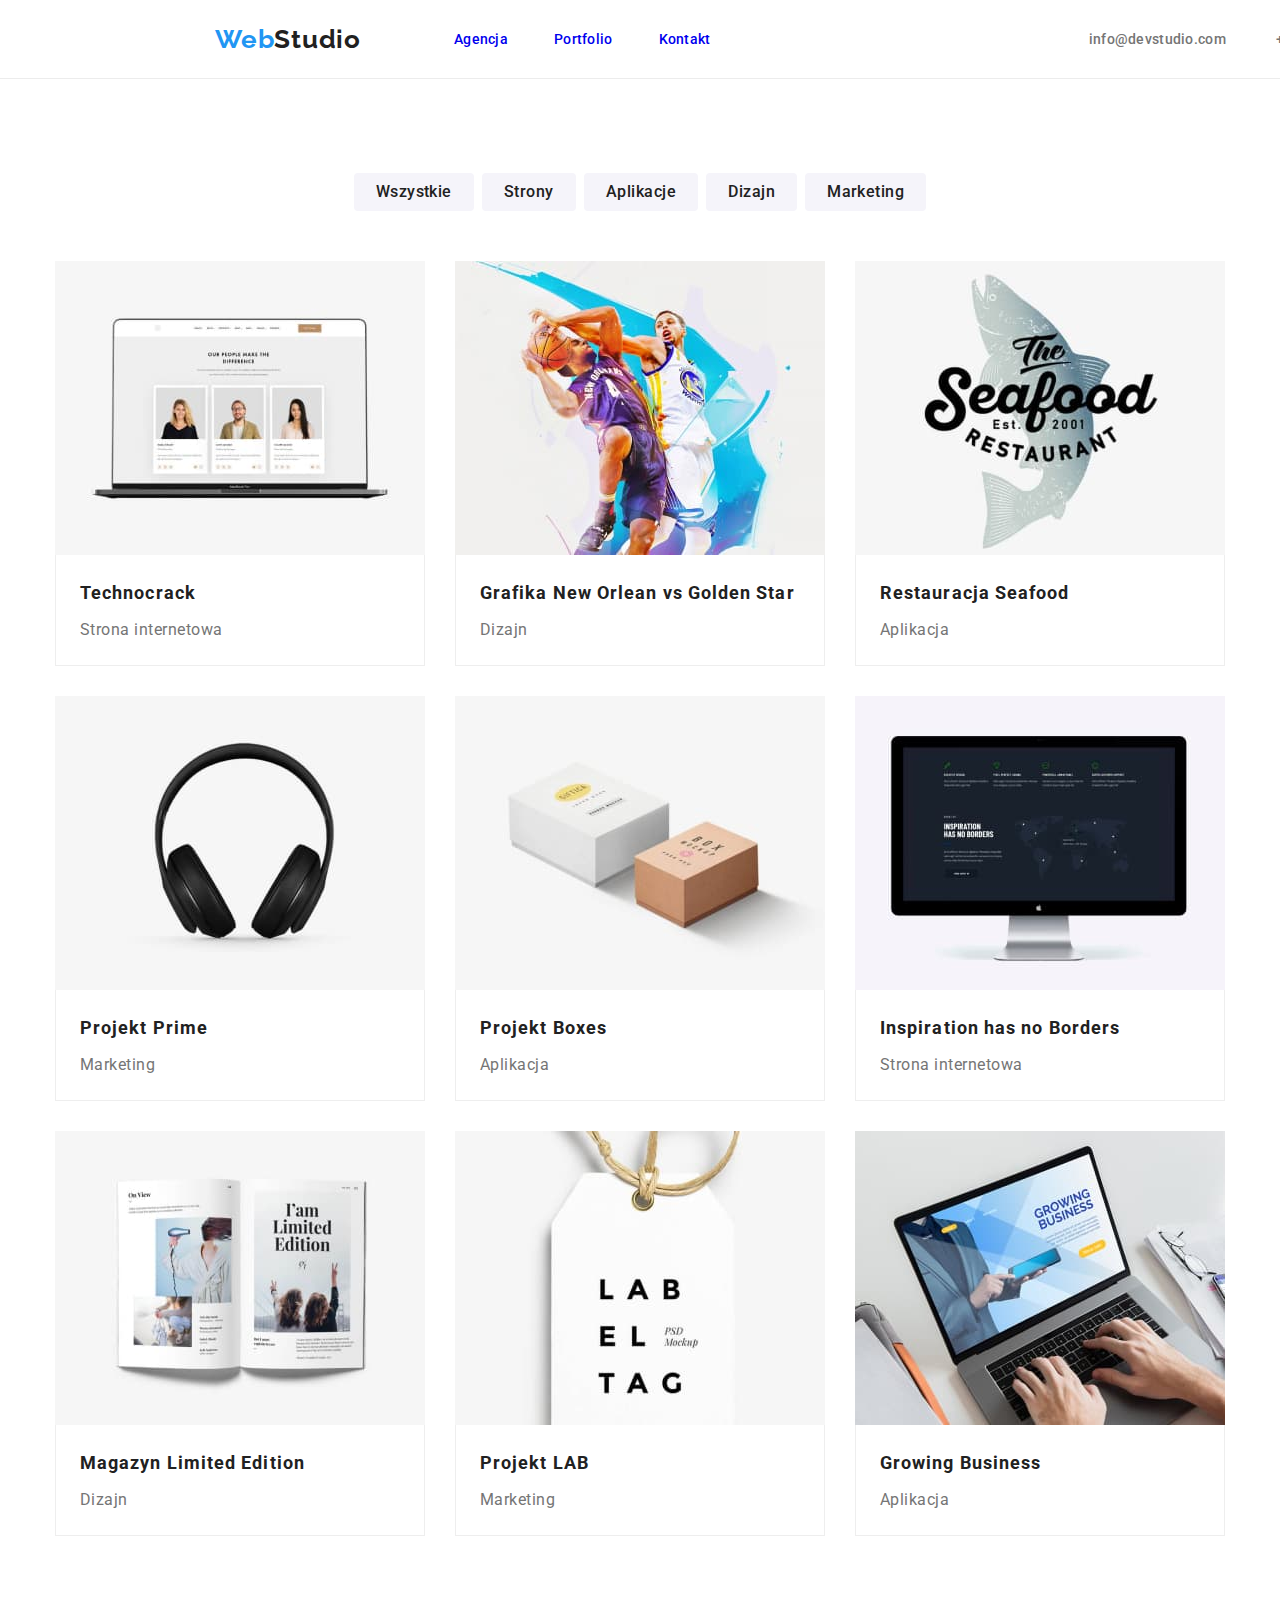
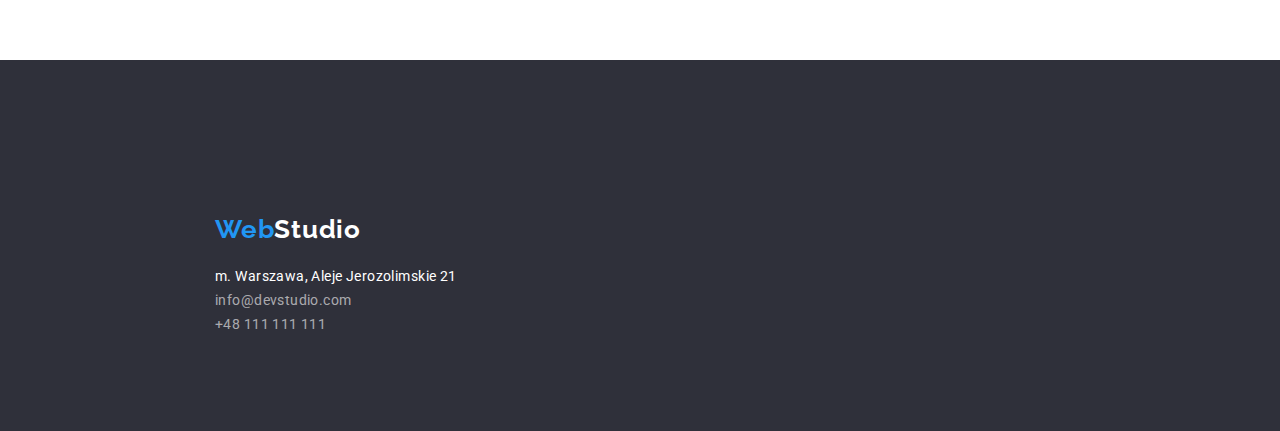
==== commit 2297f10a: "Update portfolio.html" ====
--- a/portfolio.html
+++ b/portfolio.html
@@ -5,6 +5,7 @@
     <meta http-equiv="X-UA-Compatible" content="IE=edge"/>
     <meta name="viewport" content="width=device-width, initial-scale=1.0"/>
     <link rel="stylesheet" href="https://cdnjs.cloudflare.com/ajax/libs/modern-normalize/1.0.0/modern-normalize.min.css"/>
+    <link rel="stylesheet" href="./css/style.css"/>
     <link rel="stylesheet" href="./css/styles.css"/>
     <link rel="preconnect" href="https://fonts.googleapis.com"/>
     <link rel="preconnect" href="https://fonts.gstatic.com" crossorigin/>
@@ -36,87 +37,87 @@
       </div>
     </header>
 
-    <main class="main section">
-      <div class="container">
-        <ul class="button-list list">
-          <li class="button-list-item">
-            <button class="modal-btn-portfolio" type="button">Wszystkie</button>
-          </li>
-          <li class="button-list-item">
-            <button class="modal-btn-portfolio" type="button">Strony</button>
-          </li>
-          <li class="button-list-item">
-            <button class="modal-btn-portfolio" type="button">Aplikacje</button>
-          </li>
-          <li class="button-list-item">
-            <button class="modal-btn-portfolio" type="button">Dizajn</button>
-          </li>
-          <li class="button-list-item">
-            <button class="modal-btn-portfolio" type="button">Marketing</button>
-          </li>
-        </ul>
-      </div>
+    <main>
+      <section class="portfolio section">
+        <div class="container">
+          <ul class="button-list list">
+            <li class="button-list-item">
+              <button class="modal-btn-portfolio" type="button">Wszystkie</button>
+            </li>
+            <li class="button-list-item">
+              <button class="modal-btn-portfolio" type="button">Strony</button>
+            </li>
+            <li class="button-list-item">
+              <button class="modal-btn-portfolio" type="button">Aplikacje</button>
+            </li>
+            <li class="button-list-item">
+              <button class="modal-btn-portfolio" type="button">Dizajn</button>
+            </li>
+            <li class="button-list-item">
+              <button class="modal-btn-portfolio" type="button">Marketing</button>
+            </li>
+          </ul>
+        </div>
 
-      <section class="images">
         <div class="container">
-        <ul class="images-list list">
-          <li class="images-list-item">
-            <img class="images-list-img img"
-              src="./images/portfolio/technocrack.jpg"
-              alt="technnocrack"
-              width="370"
-              height="294"
-            />
-            <h3 class="images-name">Technocrack</h3>
-            <p class="images-type">Strona internetowa</p>
-          </li>
+          <ul class="images-list list">
+            <li class="images-list-item">
+              <img class="images-list-img img"
+                src="./images/portfolio/technocrack.jpg"
+                alt="technnocrack"
+                width="370"
+                height="294"
+              />
+              <h3 class="images-name">Technocrack</h3>
+              <p class="images-type">Strona internetowa</p>
+            </li>
 
-          <li class="images-list-item">
-            <img class="images-list-img img"
-              src="./images/portfolio/basketball.jpg"
-              alt="bascetball"
-              width="370"
-              height="294"
-            />
-            <h3 class="images-name">Grafika New Orlean vs Golden Star</h3>
-            <p class="images-type">Dizajn</p>
-          </li>
+            <li class="images-list-item">
+              <img class="images-list-img img"
+                src="./images/portfolio/basketball.jpg"
+                alt="bascetball"
+                width="370"
+                height="294"
+              />
+              <h3 class="images-name">Grafika New Orlean vs Golden Star</h3>
+              <p class="images-type">Dizajn</p>
+            </li>
 
-          <li class="images-list-item">
-            <img class="images-list-img img"
-              src="./images/portfolio/restaurant.jpg"
-              alt="restaurant"
-              width="370"
-              height="294"
-            />
-            <h3 class="images-name">Restauracja Seafood</h3>
-            <p class="images-type">Aplikacja</p>
-          </li>
+            <li class="images-list-item">
+              <img class="images-list-img img"
+                src="./images/portfolio/restaurant.jpg"
+                alt="restaurant"
+                width="370"
+                height="294"
+              />
+              <h3 class="images-name">Restauracja Seafood</h3>
+              <p class="images-type">Aplikacja</p>
+            </li>
 
-          <li class="images-list-item">
-            <img class="images-list-img img"
-              src="./images/portfolio/earphone.jpg"
-              alt="earphone"
-              width="370"
-              height="294"
-            />
-            <h3 class="images-name">Projekt Prime</h3>
-            <p class="images-type">Marketing</p>
-          </li>
+            <li class="images-list-item">
+              <img class="images-list-img img"
+                src="./images/portfolio/earphone.jpg"
+                alt="earphone"
+                width="370"
+                height="294"
+              />
+              <h3 class="images-name">Projekt Prime</h3>
+              <p class="images-type">Marketing</p>
+            </li>
 
-          <li class="images-list-item">
-            <img class="images-list-img img"
-              src="./images/portfolio/boxes.jpg"
-              alt="boxes"
-              width="370"
-              height="294"
-            />
-            <h3 class="images-name">Projekt Boxes</h3>
-            <p class="images-type">Aplikacja</p>
-          </li>
+            <li class="images-list-item">
+              <img class="images-list-img img"
+                src="./images/portfolio/boxes.jpg"
+                alt="boxes"
+                width="370"
+                height="294"
+              />
+              <h3 class="images-name">Projekt Boxes</h3>
+              <p class="images-type">Aplikacja</p>
+            </li>
 
-          <li class="images-list-item">
-            <img class="images-list-img img"
+            <li class="images-list-item">
+              <img class="images-list-img img"
               src="./images/portfolio/monitor.jpg"
               alt="monitor"
               width="370"
@@ -163,26 +164,28 @@
       </section>
     </main>
 
-    <footer class="footer">
+    <!-- ======== FOOTER ======== -->
+
+    <footer class="footer section">
       <div class="container">
-      <p class="logo-web-studio logo-web-studio-dark-theme"><span>Web</span>Studio</p>
+        <p class="logo-web-studio logo-web-studio-dark-theme"><span>Web</span>Studio</p>
 
-      <address class="address">
-        <ul class="address-list list">
-          <li class="address-list-item">
-            <a class="address-home link" href="https://goo.gl/maps/9fJ4axjzsEz8mTYB8" target="_blank">
-              m. Warszawa, Aleje Jerozolimskie 21</a>
-          </li>
-          <li class="address-list-item">
-            <a class="contact-mailto link" href="mailto:info@devstudio.com"
-              >info@devstudio.com</a>
-          </li>
-          <li class="address-list-item">
-            <a class="contact-phone link" href="tel:+48111111111">+48 111 111 111</a>
-          </li>
-        </ul>
-      </address>
-    </div>
+        <address class="address">
+          <ul class="address-list list">
+            <li class="address-list-item">
+              <a class="address-home link" href="https://goo.gl/maps/9fJ4axjzsEz8mTYB8" target="_blank">
+                m. Warszawa, Aleje Jerozolimskie 21</a>
+            </li>
+            <li class="address-list-item">
+              <a class="contact-mailto link" href="mailto:info@devstudio.com">
+                info@devstudio.com</a>
+            </li>
+            <li class="address-list-item">
+              <a class="contact-phone link" href="tel:+48111111111">+48 111 111 111</a>
+           </li>
+          </ul>
+        </address>
+      </div>
     </footer>
   </body>
-</html>+</html>
--- a/css/styles.css
+++ b/css/styles.css
@@ -162,12 +162,11 @@
 .hero {
   width: 1600px;
   background-color: var(--quaternary-color);
-  
 }
 
 .hero .container {
   display: block;
- align-items: center;
+  align-items: center;
 }
 
 .effective-solutions-for-your-business {
@@ -209,23 +208,13 @@
   width: 1600px;
 }
 
-.our-strengths .container {
-  display: flex;
-}
-
 .our-strengths-list {
   display: flex;
-}
-
-.our-strengths-item {
-    flex-basis: calc(100% / 4 - 30px);
+  justify-content: center;
 }
 
 .our-strengths-item:not(:last-child) {
   margin-right: 30px;
- }
- .our-strengths-item:first-child {
-  margin-left: auto;
  }
 
 .our-strengths-title {
@@ -417,7 +406,7 @@
   flex-basis: calc(100% / 3 - 30px);
   margin-left: 30px;
   background: var(--tertiary-color);
-  border: 1px solid var(--octonary-color);
+  border-bottom: 1px solid var(--octonary-color);
   margin-bottom: 30px;
 }
 
@@ -439,4 +428,11 @@
   padding: 0 24px 20px;
 }
 
+.images-name,
+.images-type {
+  border-left: 1px solid var(--octonary-color);
+  border-right: 1px solid var(--octonary-color);
+
+}
+
 /* ========== END PORTFOLIO ========== */
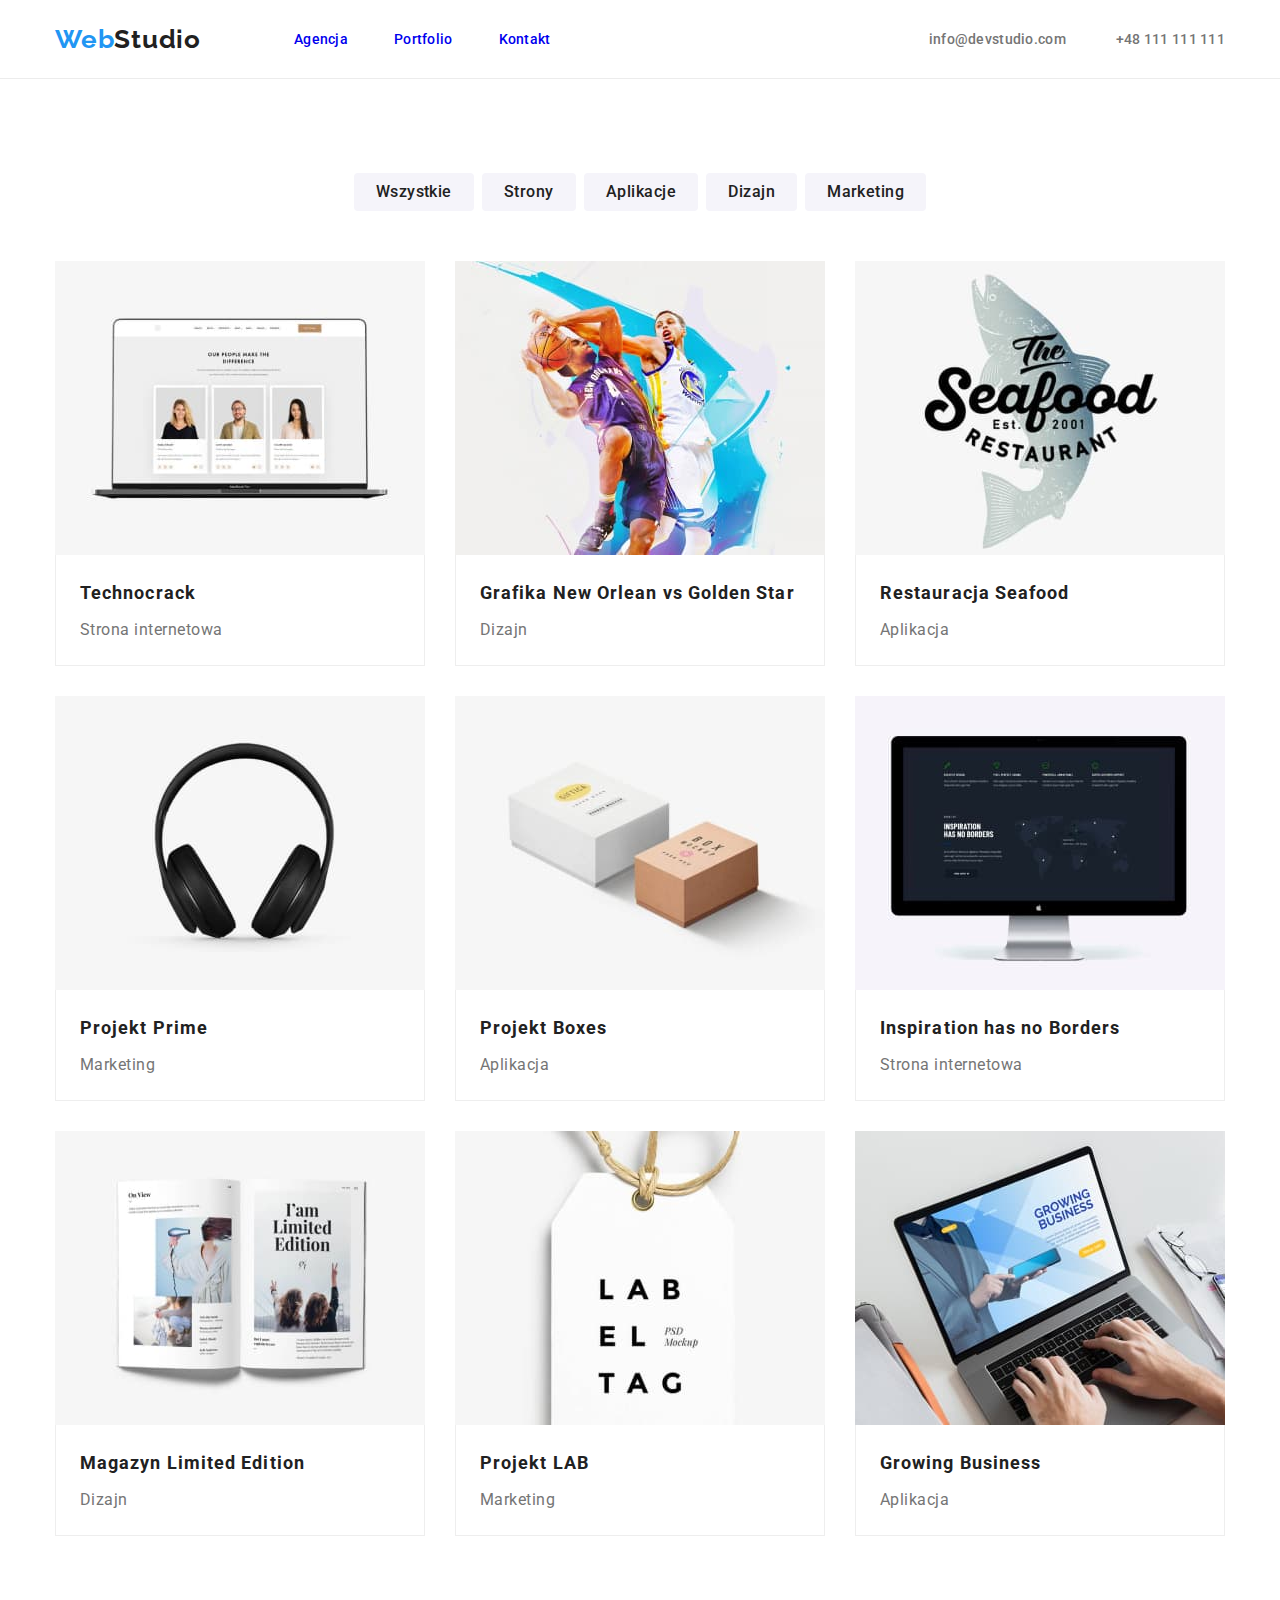
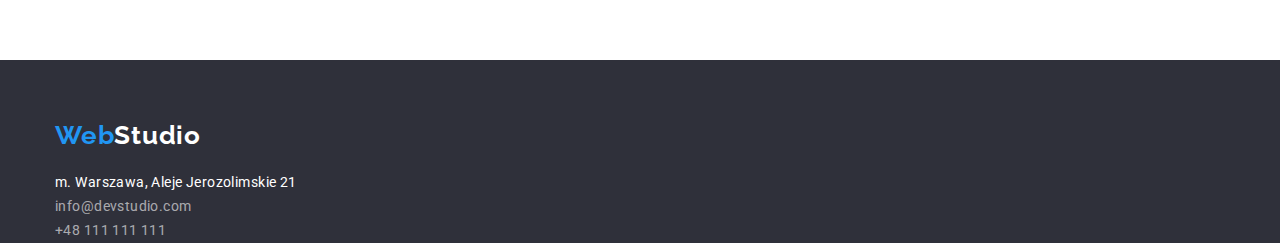
==== commit 710a7ef1: "Po poprawkach" ====
--- a/portfolio.html
+++ b/portfolio.html
@@ -166,7 +166,7 @@
 
     <!-- ======== FOOTER ======== -->
 
-    <footer class="footer section">
+    <footer class="footer">
       <div class="container">
         <p class="logo-web-studio logo-web-studio-dark-theme"><span>Web</span>Studio</p>
 
@@ -174,15 +174,15 @@
           <ul class="address-list list">
             <li class="address-list-item">
               <a class="address-home link" href="https://goo.gl/maps/9fJ4axjzsEz8mTYB8" target="_blank">
-                m. Warszawa, Aleje Jerozolimskie 21</a>
+              m. Warszawa, Aleje Jerozolimskie 21</a>
             </li>
-            <li class="address-list-item">
-              <a class="contact-mailto link" href="mailto:info@devstudio.com">
-                info@devstudio.com</a>
+           <li class="address-list-item">
+              <a class="contact-mailto link" href="mailto:info@devstudio.com"
+              >info@devstudio.com</a>
             </li>
             <li class="address-list-item">
               <a class="contact-phone link" href="tel:+48111111111">+48 111 111 111</a>
-           </li>
+            </li>
           </ul>
         </address>
       </div>
--- a/css/styles.css
+++ b/css/styles.css
@@ -48,6 +48,11 @@
   text-decoration: none;
 }
 
+.navigation-list .link:visited,
+.navigation-list .link:active {
+  color: var(--main-color);
+}
+
 .container {
   width: 1200px;
   padding: 0 15px;
@@ -93,9 +98,11 @@
 /* ========== END COMPONENTS ========== */
 
 /* ========== HEADER ========== */
+.body {
+  width: 1600px;
+}
 
 .header {
-  width: 1600px;
   border-bottom: 1px solid var(--quinary-color);
 }
 
@@ -160,7 +167,6 @@
 /* ========== EFEKTYWNE ROZWIĄZANIA DLA WASZEGO BIZNESU ========== */
 
 .hero {
-  width: 1600px;
   background-color: var(--quaternary-color);
 }
 
@@ -204,14 +210,15 @@
 
 /* ========== NASZE ATUTY ========== */
 
-.our-strengths {
-  width: 1600px;
+.our-strength .container {
+  display: inline;
 }
 
 .our-strengths-list {
   display: flex;
   justify-content: center;
 }
+
 
 .our-strengths-item:not(:last-child) {
   margin-right: 30px;
@@ -224,7 +231,6 @@
   letter-spacing: 0.03em;
   color: var(--main-color);
   padding-bottom: 10px;
-  
 }
 
 .our-strengths-text {
@@ -239,10 +245,6 @@
 /* ========== END NASZE ATUTY ========== */
 
 /* ========== CZYM SIĘ ZAJMUJEMY ========== */
-
-.what-we-do {
-  width: 1600px;
-}
 
 .what-we-do .container{
   display: block;
@@ -271,7 +273,6 @@
 /* ========== NASZ ZESPÓŁ ========== */
 
 .our-team {
-  width: 1600px;
   background: var(--senary-color);
   margin-top: 94px;
 }
@@ -322,13 +323,11 @@
 /* ========== FOOTER ========== */
 
 .footer {
-  width: 1600px;
   background-color: var(--quaternary-color);
 
 }
 .footer .container {
   display: block;
-  
 }
 
 .address-home {
@@ -339,6 +338,7 @@
   padding-top: 60px;
   padding-bottom: 20px;
 }
+
 .contact-mailto,
 .contact-phone {
   color: rgba(255, 255, 255, 0.6);
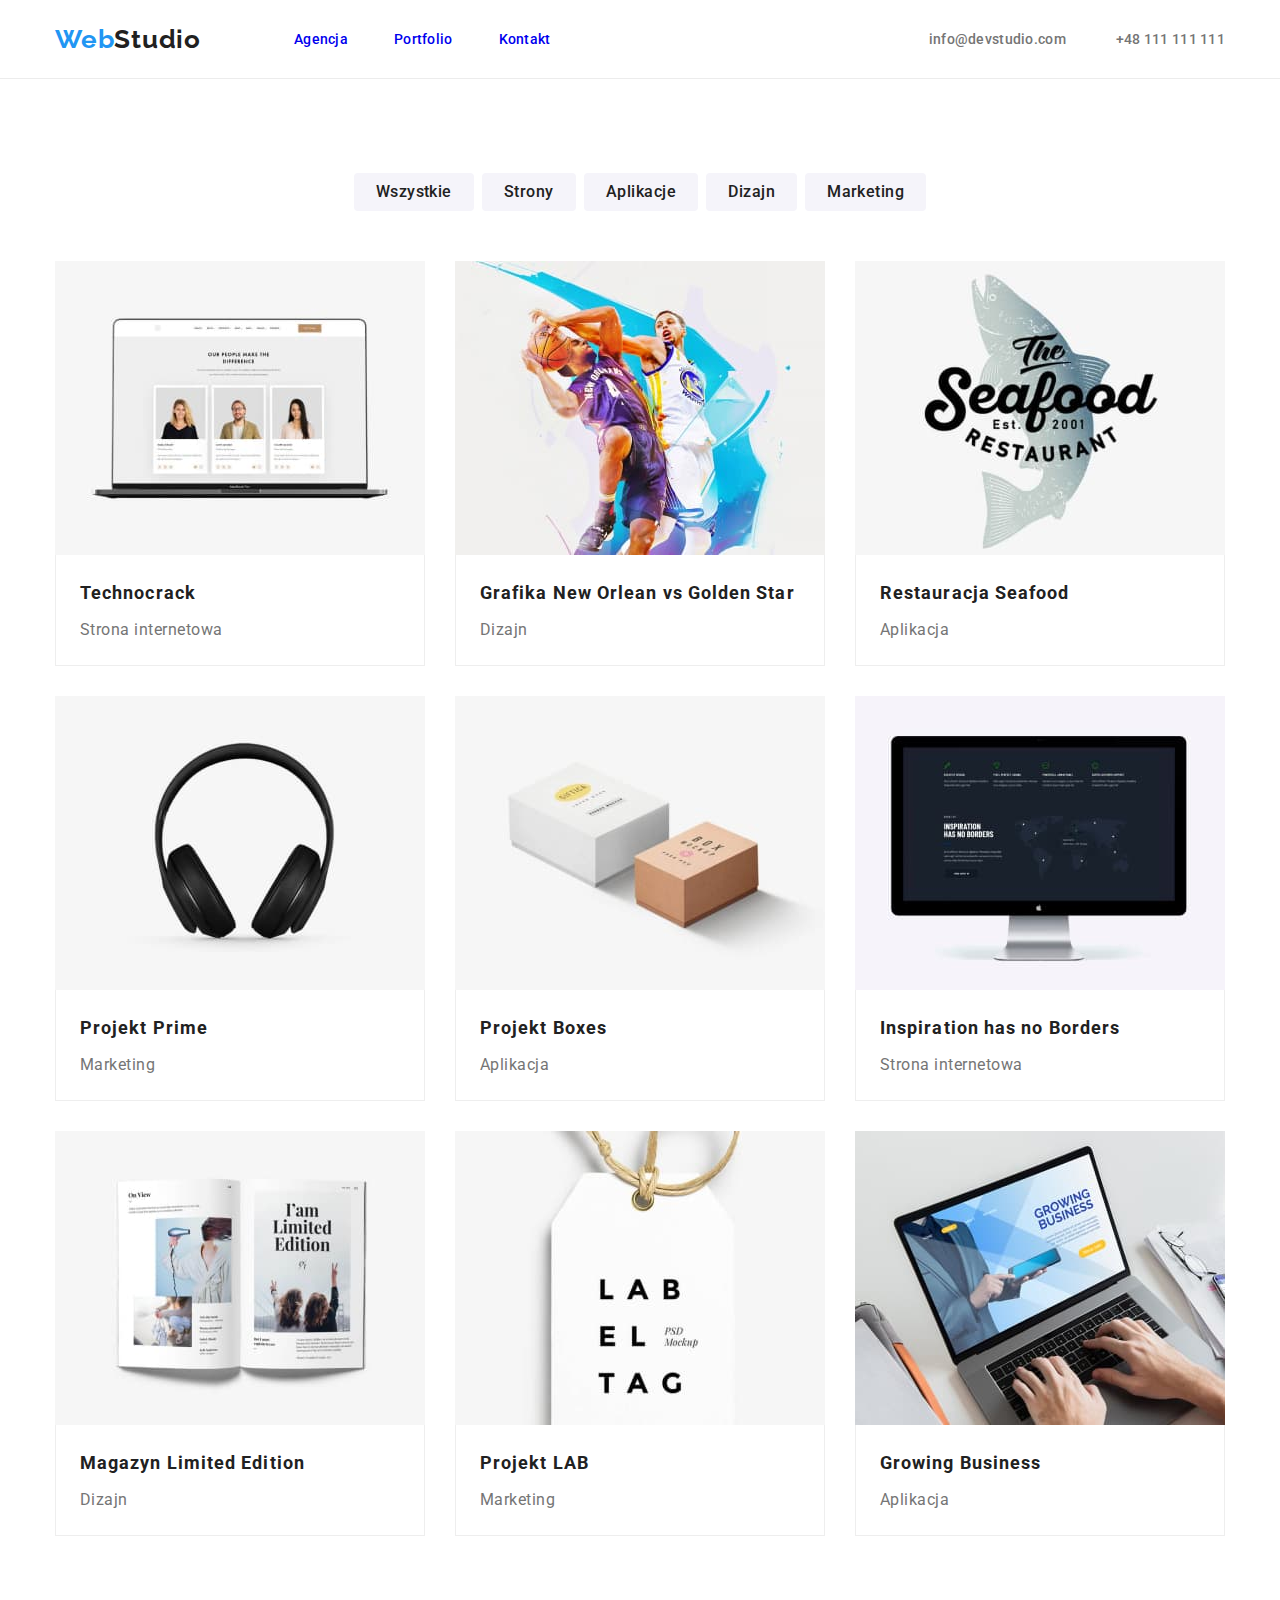
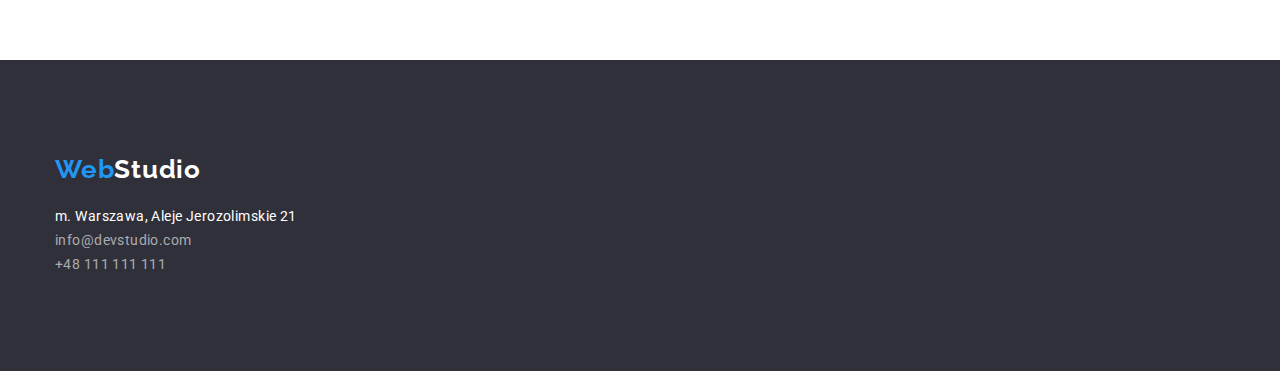
==== commit a0ec8689: "Poprawki" ====
--- a/portfolio.html
+++ b/portfolio.html
@@ -166,7 +166,7 @@
 
     <!-- ======== FOOTER ======== -->
 
-    <footer class="footer">
+    <footer class="footer section">
       <div class="container">
         <p class="logo-web-studio logo-web-studio-dark-theme"><span>Web</span>Studio</p>
 
--- a/css/styles.css
+++ b/css/styles.css
@@ -81,7 +81,6 @@
 .navigation-list-link:focus,
 .button-list-item:hover,
 .button-list-item:focus,
-
 .address-home:hover,
 .address-home:focus,
 .mailto:hover,
@@ -335,7 +334,6 @@
 }
 
 .logo-web-studio-dark-theme {
-  padding-top: 60px;
   padding-bottom: 20px;
 }
 
@@ -432,7 +430,6 @@
 .images-type {
   border-left: 1px solid var(--octonary-color);
   border-right: 1px solid var(--octonary-color);
-
 }
 
 /* ========== END PORTFOLIO ========== */
